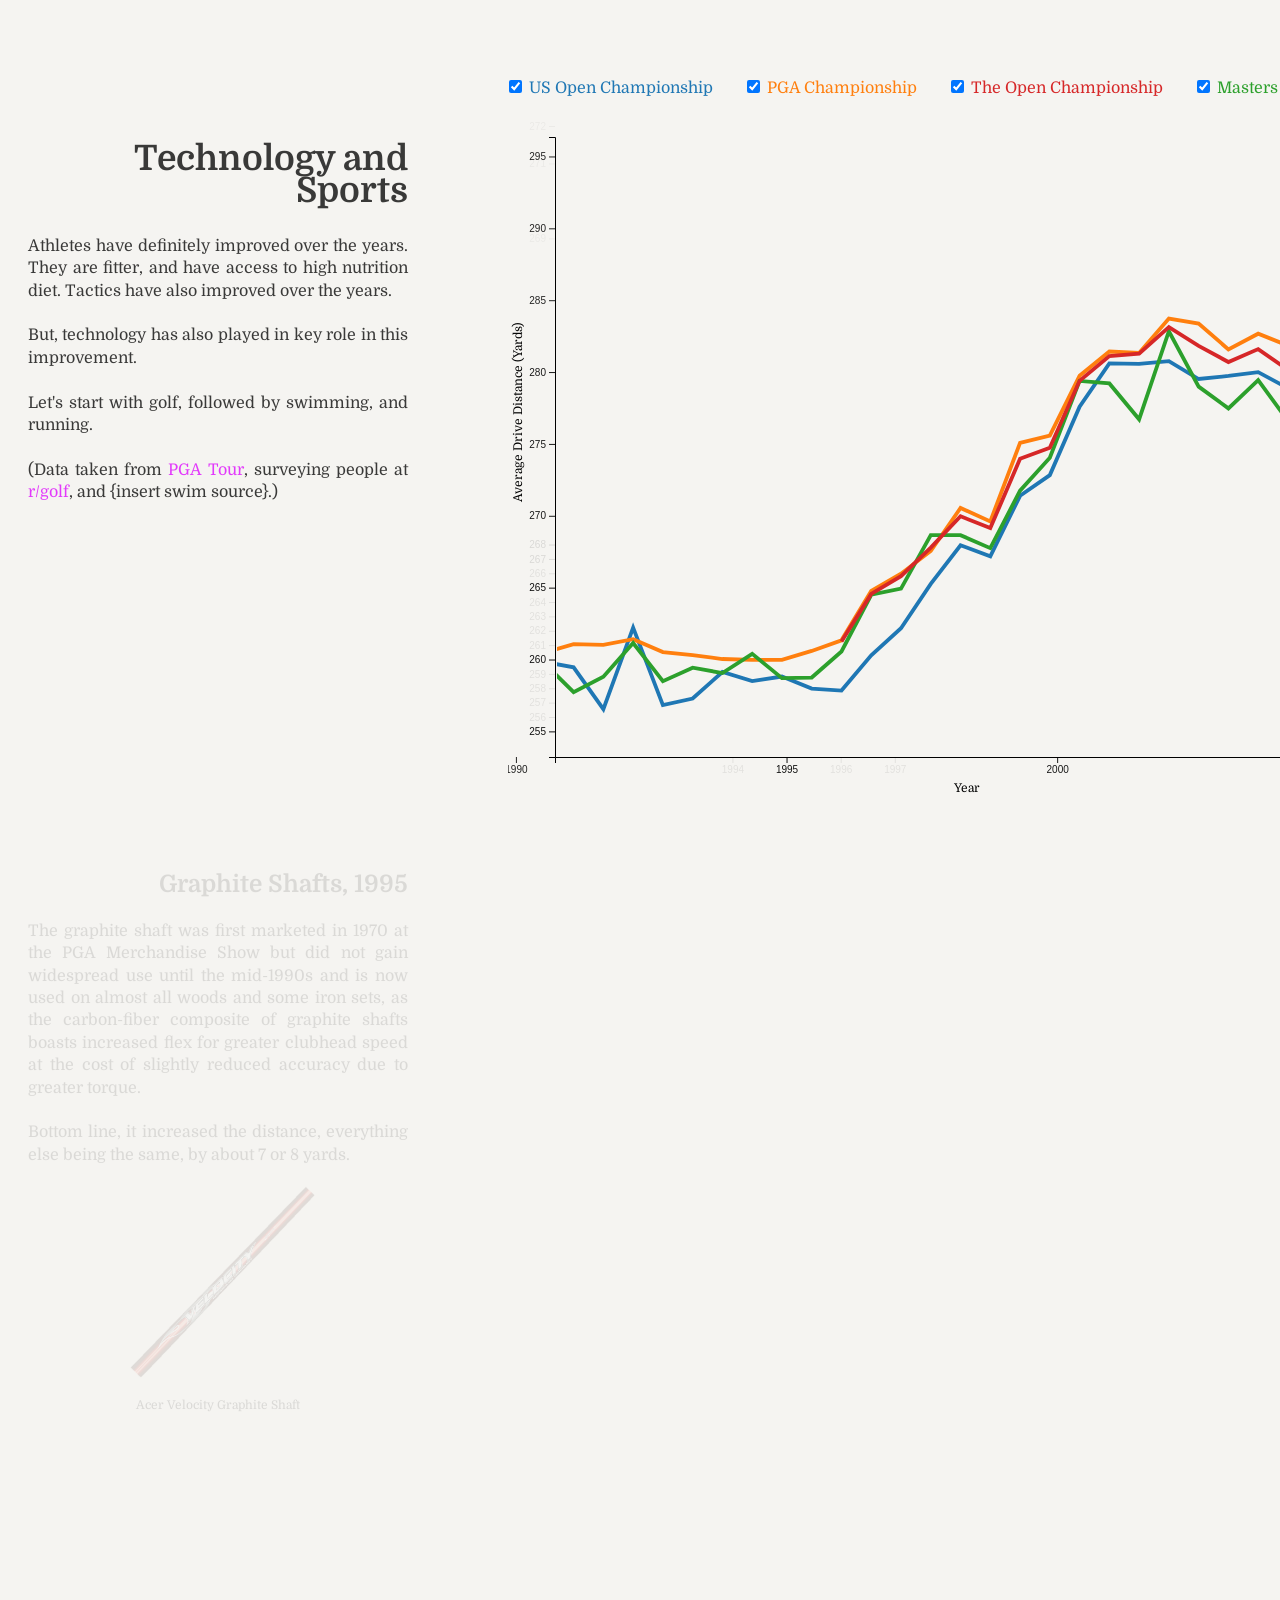
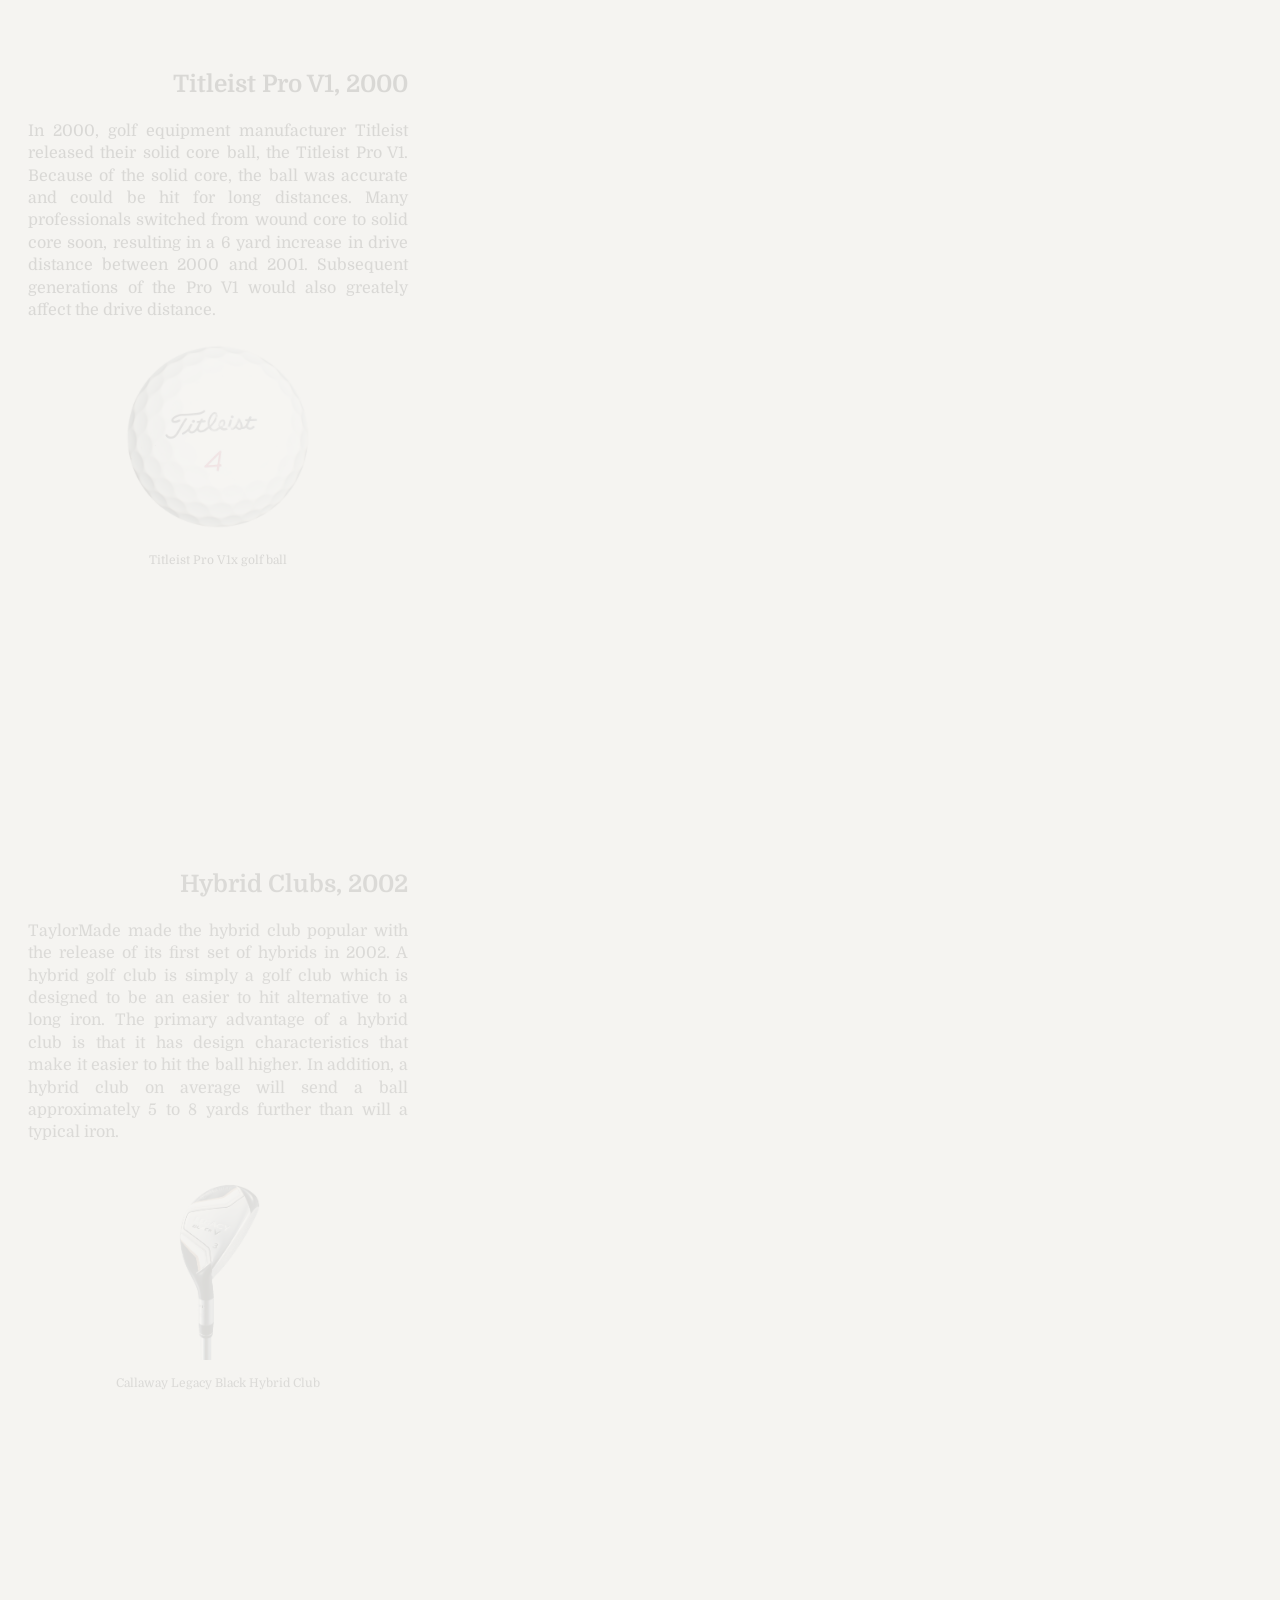
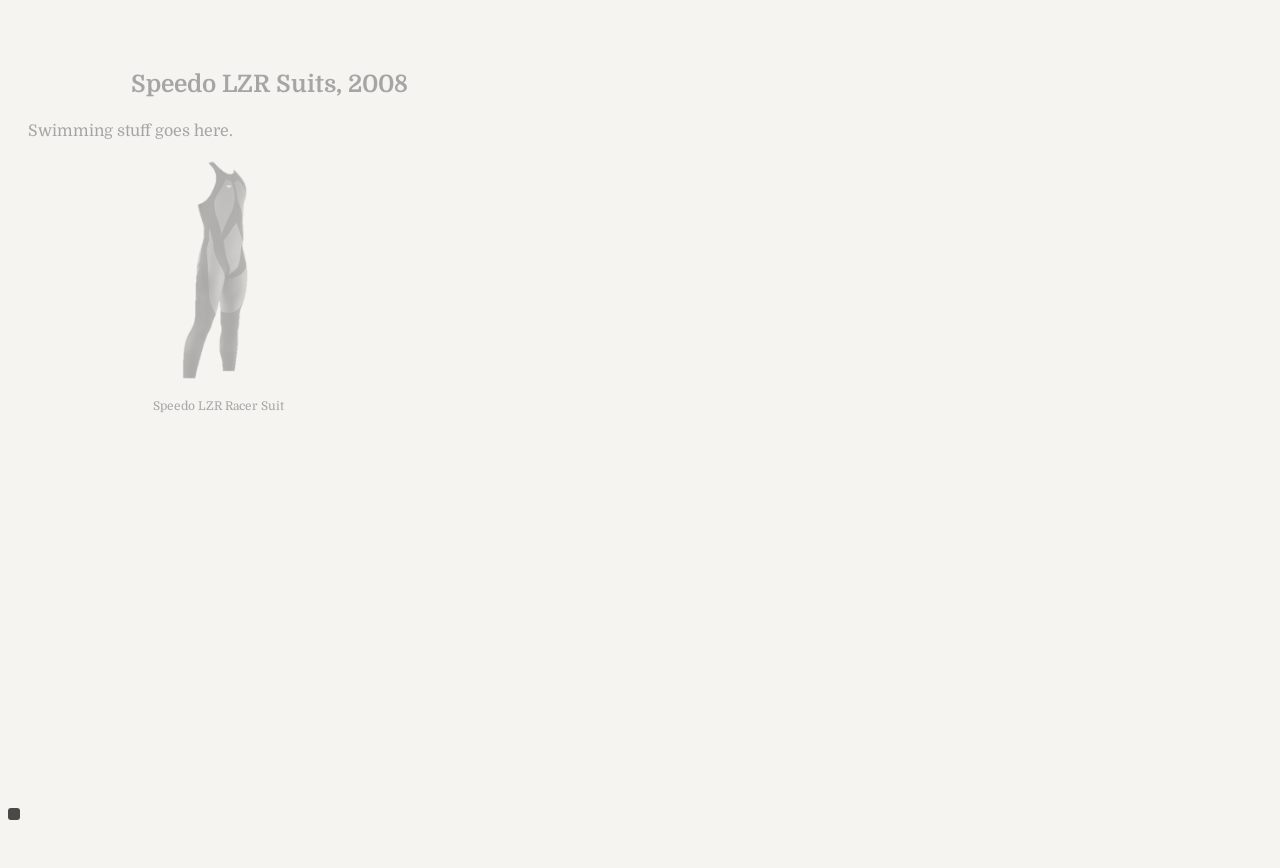
==== index.html @ ae31d30a "zooming done" ====
<!DOCTYPE HTML>
<html lang="en">
<head>
    <meta charset="utf-8" />
    <title>Technology and Sports - CS 4460 Spring 2020</title>
     <link href="https://fonts.googleapis.com/css?family=Domine&display=swap" rel="stylesheet">
    <link rel="stylesheet" href="css/main.css" />
    <link rel="stylesheet" href="css/style.css" />
</head>
<body>
    <script type="text/javascript">
    window.onload = function() {
        setTimeout (function () {
            scrollTo(0,0);
        }, 100);
    }
    </script>
    <div id="graphic">
        <div id="sections">
            <section class="step">
                <div class="title"></div>
                <br><br>
                <h1>Technology and Sports</h1>
                <p>
                    Athletes have definitely improved over the years. They are fitter, and have access to high nutrition diet.
                    Tactics have also improved over the years. <br /><br />

                    But, technology has also played in key role in this improvement. <br /><br />

                    Let's start with golf, followed by swimming, and running. <br /><br />

                    (Data taken from <a href="https://www.pgatour.com">PGA Tour</a>, surveying people at <a href="https://www.reddit.com/r/golf">r/golf</a>,
                    and {insert swim source}.)
                </p>
            </section>
            <section class="step">
                <h2>Graphite Shafts, 1995</h2>
                <p>
                The graphite shaft was first marketed in 1970 at the PGA Merchandise Show but did not gain widespread use until the mid-1990s and is now used on
                almost all woods and some iron sets, as the carbon-fiber composite of graphite shafts boasts increased flex for greater clubhead speed at the cost
                of slightly reduced accuracy due to greater torque. <br /><br />

                Bottom line, it increased the distance, everything else being the same, by about 7 or 8 yards.
                </p>
                <img src="images/graphite_shaft.png" height="200" width="200" class="center"/>
                <p style="font-size:12px;" align=center>
                    Acer Velocity Graphite Shaft
                </p>
            </section>
            <section class = 'step'>
                <h2>Titleist Pro V1, 2000</h2>
                <p>
                In 2000, golf equipment manufacturer Titleist released their solid core ball, the Titleist Pro V1. Because of the solid core, the ball was accurate
                and could be hit for long distances. Many professionals switched from wound core to solid core soon, resulting in a 6 yard increase in drive distance
                between 2000 and 2001. Subsequent generations of the Pro V1 would also greately affect the drive distance.
                </p>
                <img src="images/titleist_pro_v1.png" height="200" width="200" class="center"/>
                <p style="font-size:12px;" align=center>
                    Titleist Pro V1x golf ball
                </p>
            </section>
            <section class="step">
                <h2>Hybrid Clubs, 2002</h2>
                <p>
                TaylorMade made the hybrid club popular with the release of its first set of hybrids in 2002. A hybrid golf club is simply a golf club which is designed
                to be an easier to hit alternative to a long iron. The primary advantage of a hybrid club is that it has design characteristics that make it easier to hit
                the ball higher. In addition, a hybrid club on average will send a ball approximately 5 to 8 yards further than will a typical iron.
                </p>
                <img src="images/hybrid_club.png" height="200" width="200" class="center"/>
                <p style="font-size:12px;" align=center>
                    Callaway Legacy Black Hybrid Club
                </p>
            </section>
            <section class="step">
                <h2>Speedo LZR Suits, 2008</h2>
                <p>
                Swimming stuff goes here.
                </p>
                <img src="images/full_body_suit.png" width="200" class="center"/>
                <p style="font-size:12px;" align=center>
                    Speedo LZR Racer Suit
                </p>
            </section>
        </div>
        <div id="vis">
            <div class="checkboxes">
                <input type="checkbox" id="us_open" name="golf" checked>
                <label for="us_open" id="us_open_label">US Open Championship</label>
                <input type="checkbox" id="pga_champ" name="golf" checked>
                <label for="pga_champ" id="pga_champ_label">PGA Championship</label>
                <input type="checkbox" id="the_open" name="golf" checked>
                <label for="the_open" id="the_open_label">The Open Championship</label>
                <input type="checkbox" id="masters" name="golf" checked>
                <label for="masters" id="masters_label">Masters Tournament</label>
            </div>
            <div id="svg_div">
                <svg width="900" height="700">
                </svg>
            </div>
        </div>
    </div>
</body>
<script src="lib/d3.js"></script>
<script src="js/golf.js"></script>
<script src="js/swimming.js"></script>
<script src="js/scroller.js"></script>
<script src="js/sections.js"></script>
</html>
---- css/main.css ----
.innovations:hover {
    opacity: 1;
}

.innovations {
    opacity: 0.5;
}

/* .innovations text {
    opacity: 0;
}

.innovations line {
    opacity: 0.5;
    stroke: black;
    stroke-width: 2.5;
} */

.label {
    fill: black;
    font-size: 12px;
    text-anchor: middle;
    font-family: "Domine", serif;
}

.checkboxes input {
    margin: 80px 0px 0px 0px;
}

.checkboxes label {
    margin: 80px 30px 0px 3px;
}
---- css/style.css ----
body {
    background-color: rgb(245, 244, 241);
    overflow-x: hidden;
}

#sections {
    position: relative;
    display: inline-block;
    width: 400px;
    top: 60px;
    z-index: 90;
    margin-right: 50px;
}

.categoryLegend {
    font-family: "Domine", serif;
}

.step {
    margin-bottom: 100px;
    margin-left: 20px;
    height: 700px;
    font-family: "Domine", serif;
    font-weight: 400;
    line-height: 1.4em;
    text-align: justify;
    /* display: flex;
    flex-direction: column;
    justify-content: space-around; */
}

h1, h2 {
    font-weight: 700;
    text-align: right;
    line-height: 32px;
}

h1 {
    font-size: 35px;
}

strong {
    color: rgb(245, 155, 155);
}

#graphic {
    margin: auto;
    width: 1500px;
    flex-direction: row;
    align-items: top;
    justify-content: space-around;
}

#vis {
    display: inline-block;
    position: fixed;
    top: 0px;
    z-index: 1;
    margin-left: 0;
    height: 1000px;
    width: 1000px;
    text-align: center;
}

.tick line {
    stroke: 'red'
}

#tooltip {
    position: absolute;
    background: rgba(0, 0, 0, .7);
    border-radius: 3px;
    color: white;
    padding: 6px;
    font-family: "Domine", serif;
    font-size: 1.1em;
    z-index: 100;
}

svg circle:hover{
    cursor: pointer;
}

.swatch {
    fill: #939393;
}

.sizeLegend2 {
    opacity: 0.7
}

a {
    color: rgb(221, 0, 255);
    text-decoration: none;
}

.center {
    display: block;
    margin-left: auto;
    margin-right: auto;
}

label {
    font-family: "Domine", serif;
}
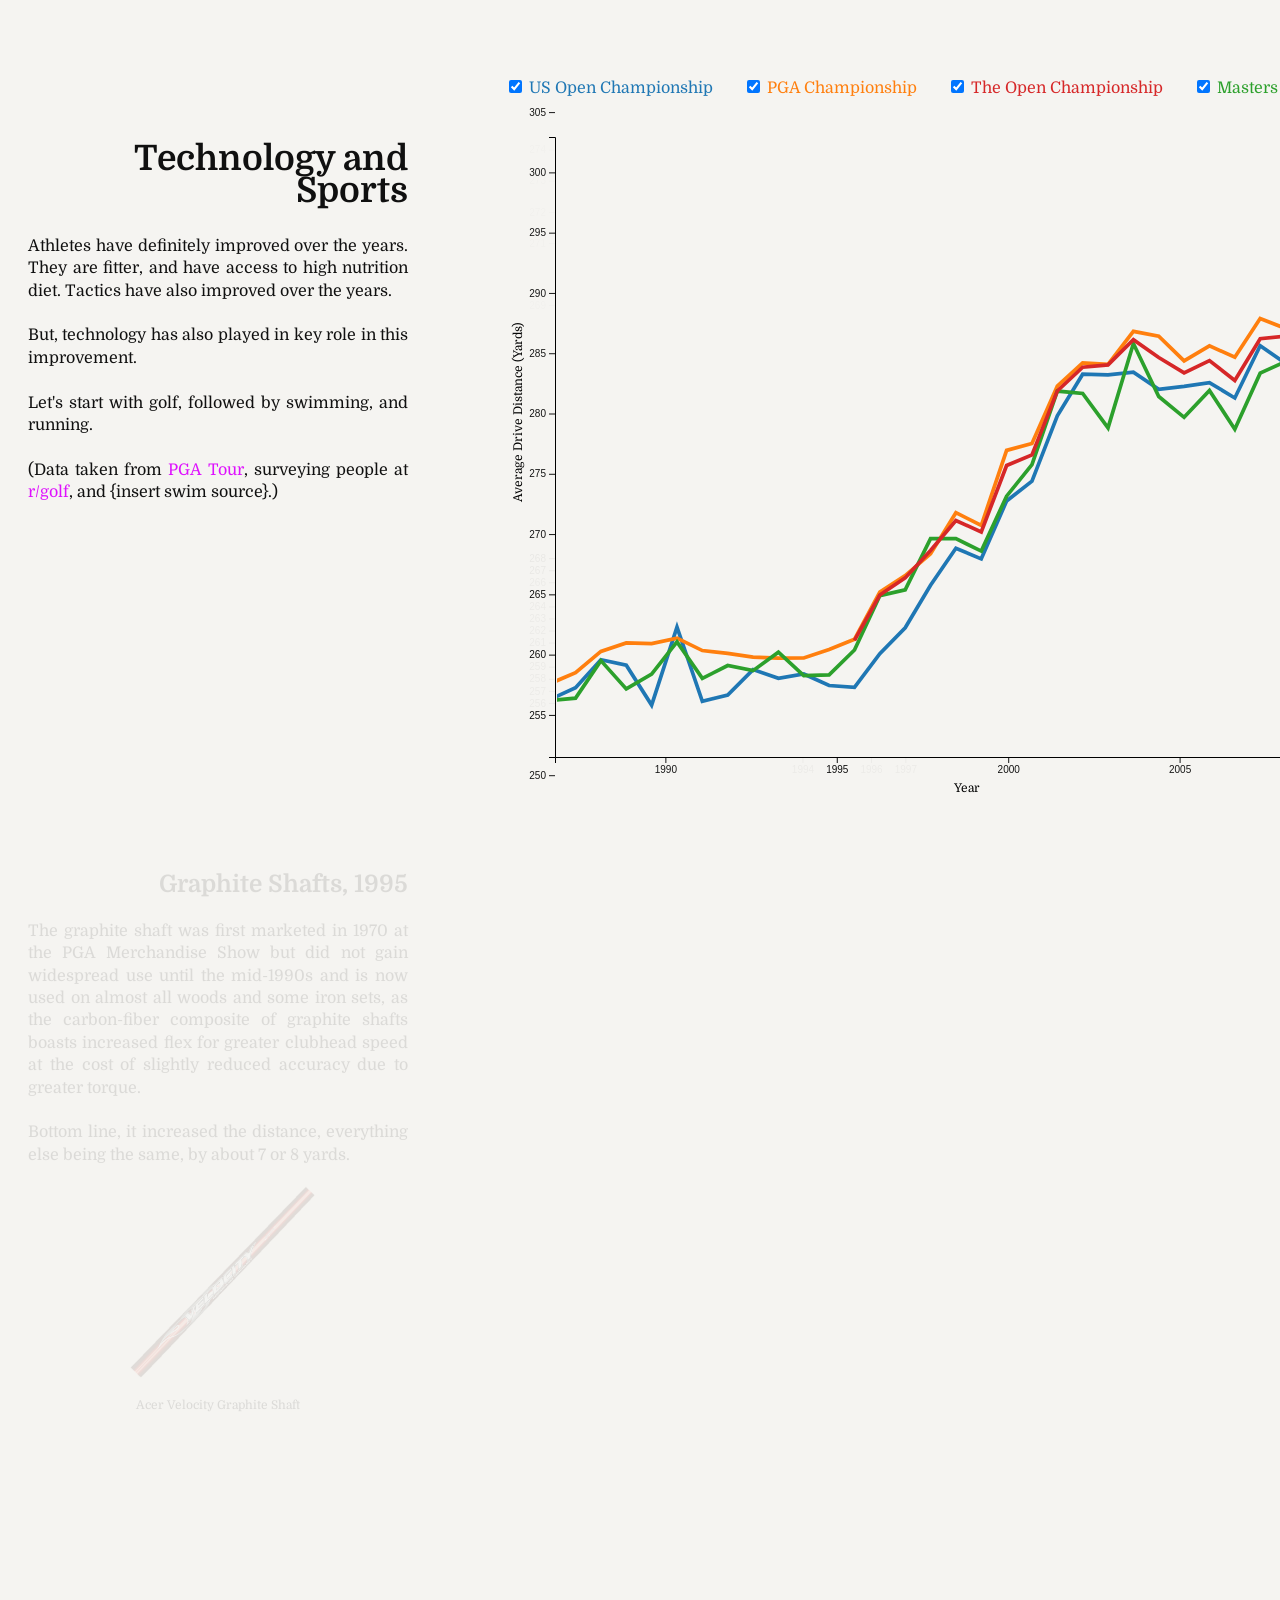
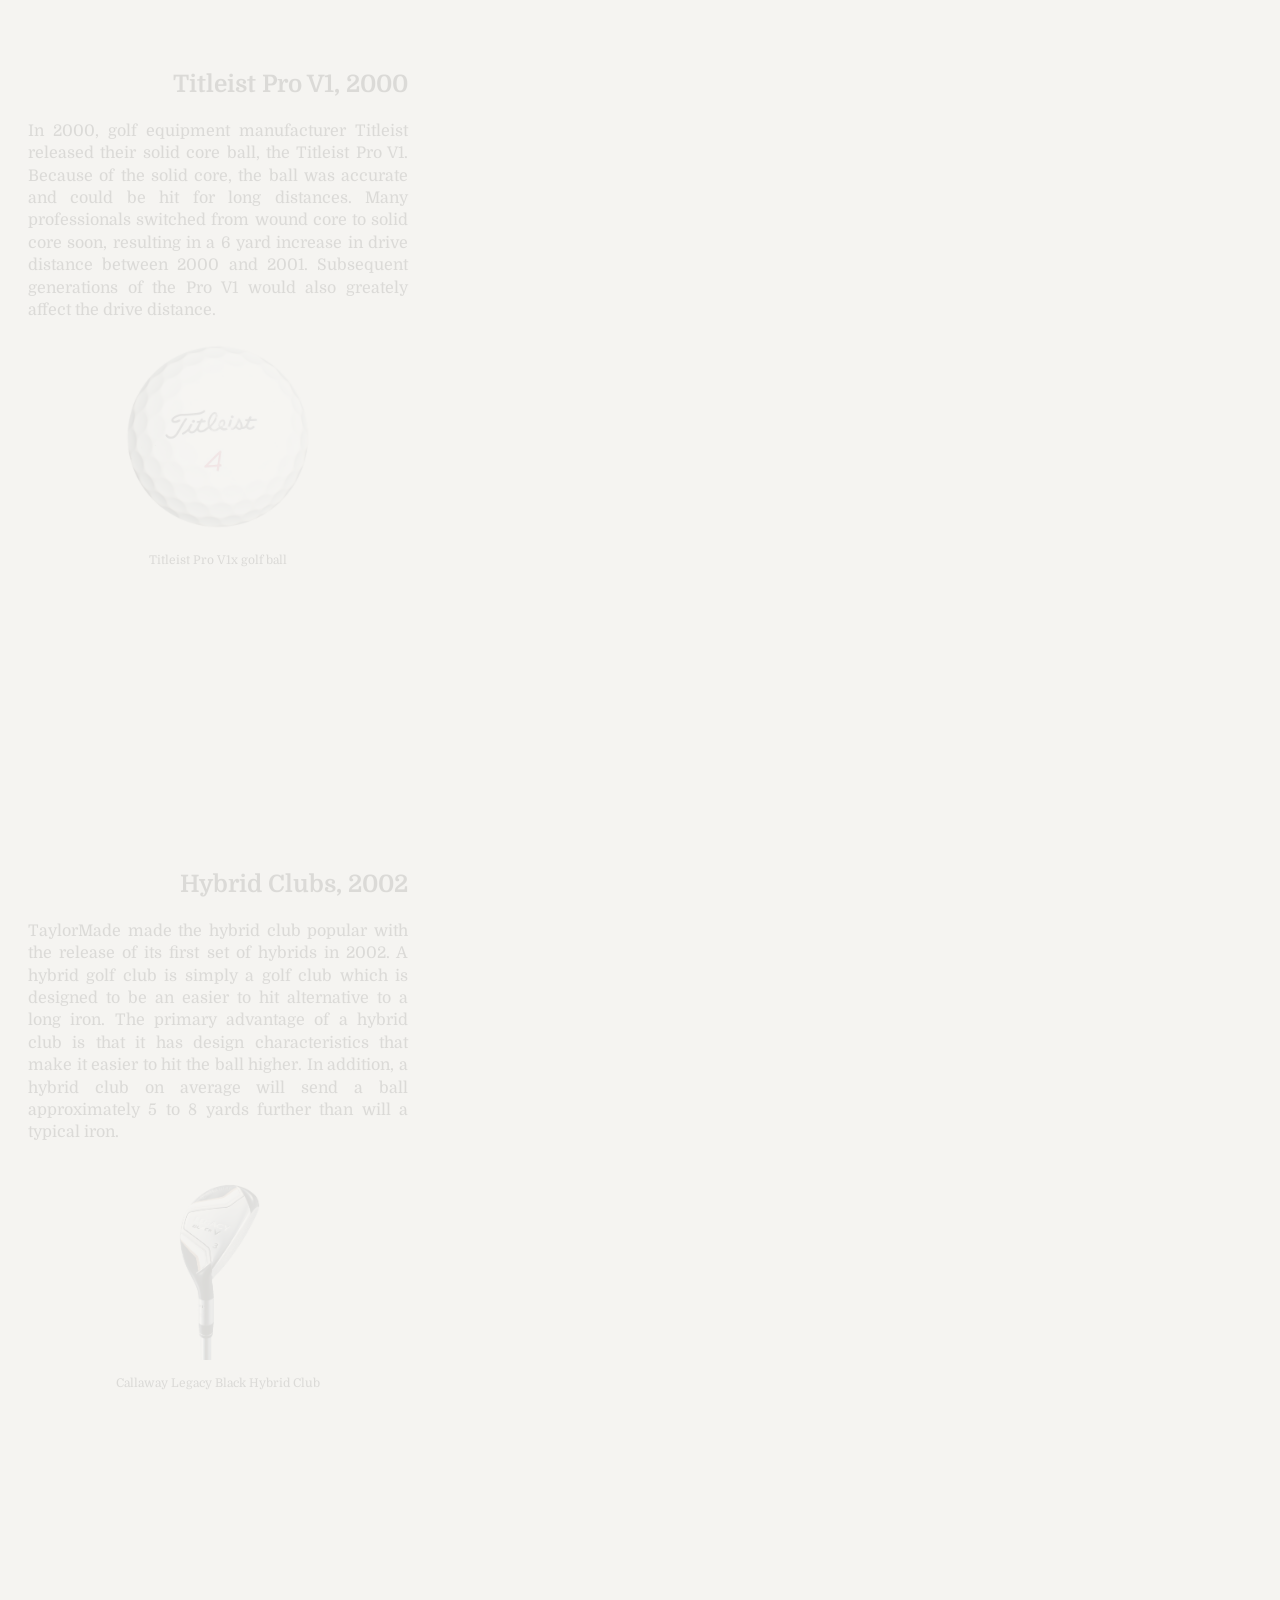
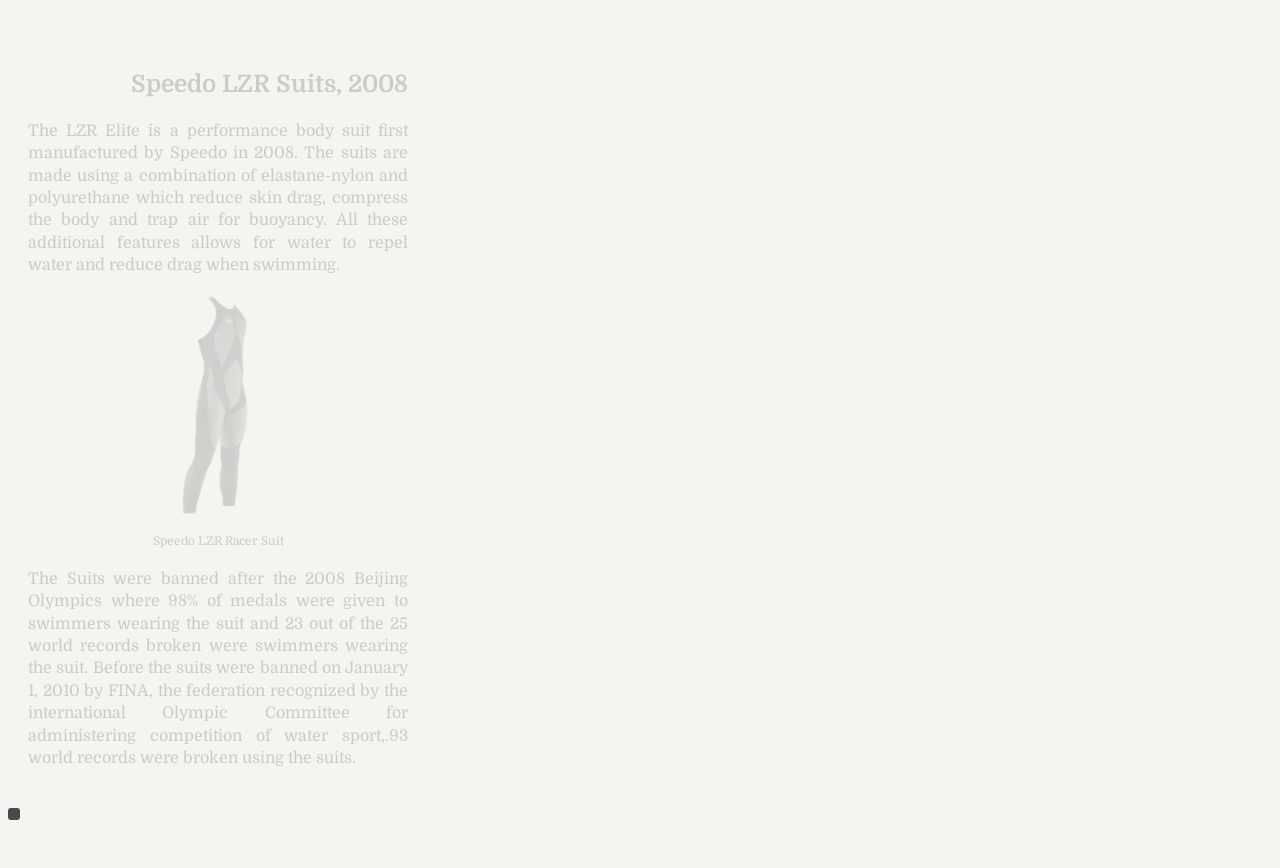
==== commit 2becae84: "Swimming descriptions" ====
--- a/index.html
+++ b/index.html
@@ -74,11 +74,17 @@
             <section class="step">
                 <h2>Speedo LZR Suits, 2008</h2>
                 <p>
-                Swimming stuff goes here.
+                The LZR Elite is a performance body suit first manufactured by Speedo in 2008. The suits are made using a combination of elastane-nylon and polyurethane 
+                which reduce skin drag, compress the body and trap air for buoyancy. All these additional features allows for water to repel water and reduce drag when swimming.
                 </p>
                 <img src="images/full_body_suit.png" width="200" class="center"/>
                 <p style="font-size:12px;" align=center>
                     Speedo LZR Racer Suit
+                </p>
+                <p>
+                The Suits were banned after the 2008 Beijing Olympics where 98% of medals were given to swimmers wearing the suit and 23 out of the 25 world records broken 
+                were swimmers wearing the suit. Before the suits were banned on January 1, 2010 by FINA, the federation recognized by the international Olympic Committee 
+                for administering competition of water sport,.93 world records were broken using the suits.                    
                 </p>
             </section>
         </div>
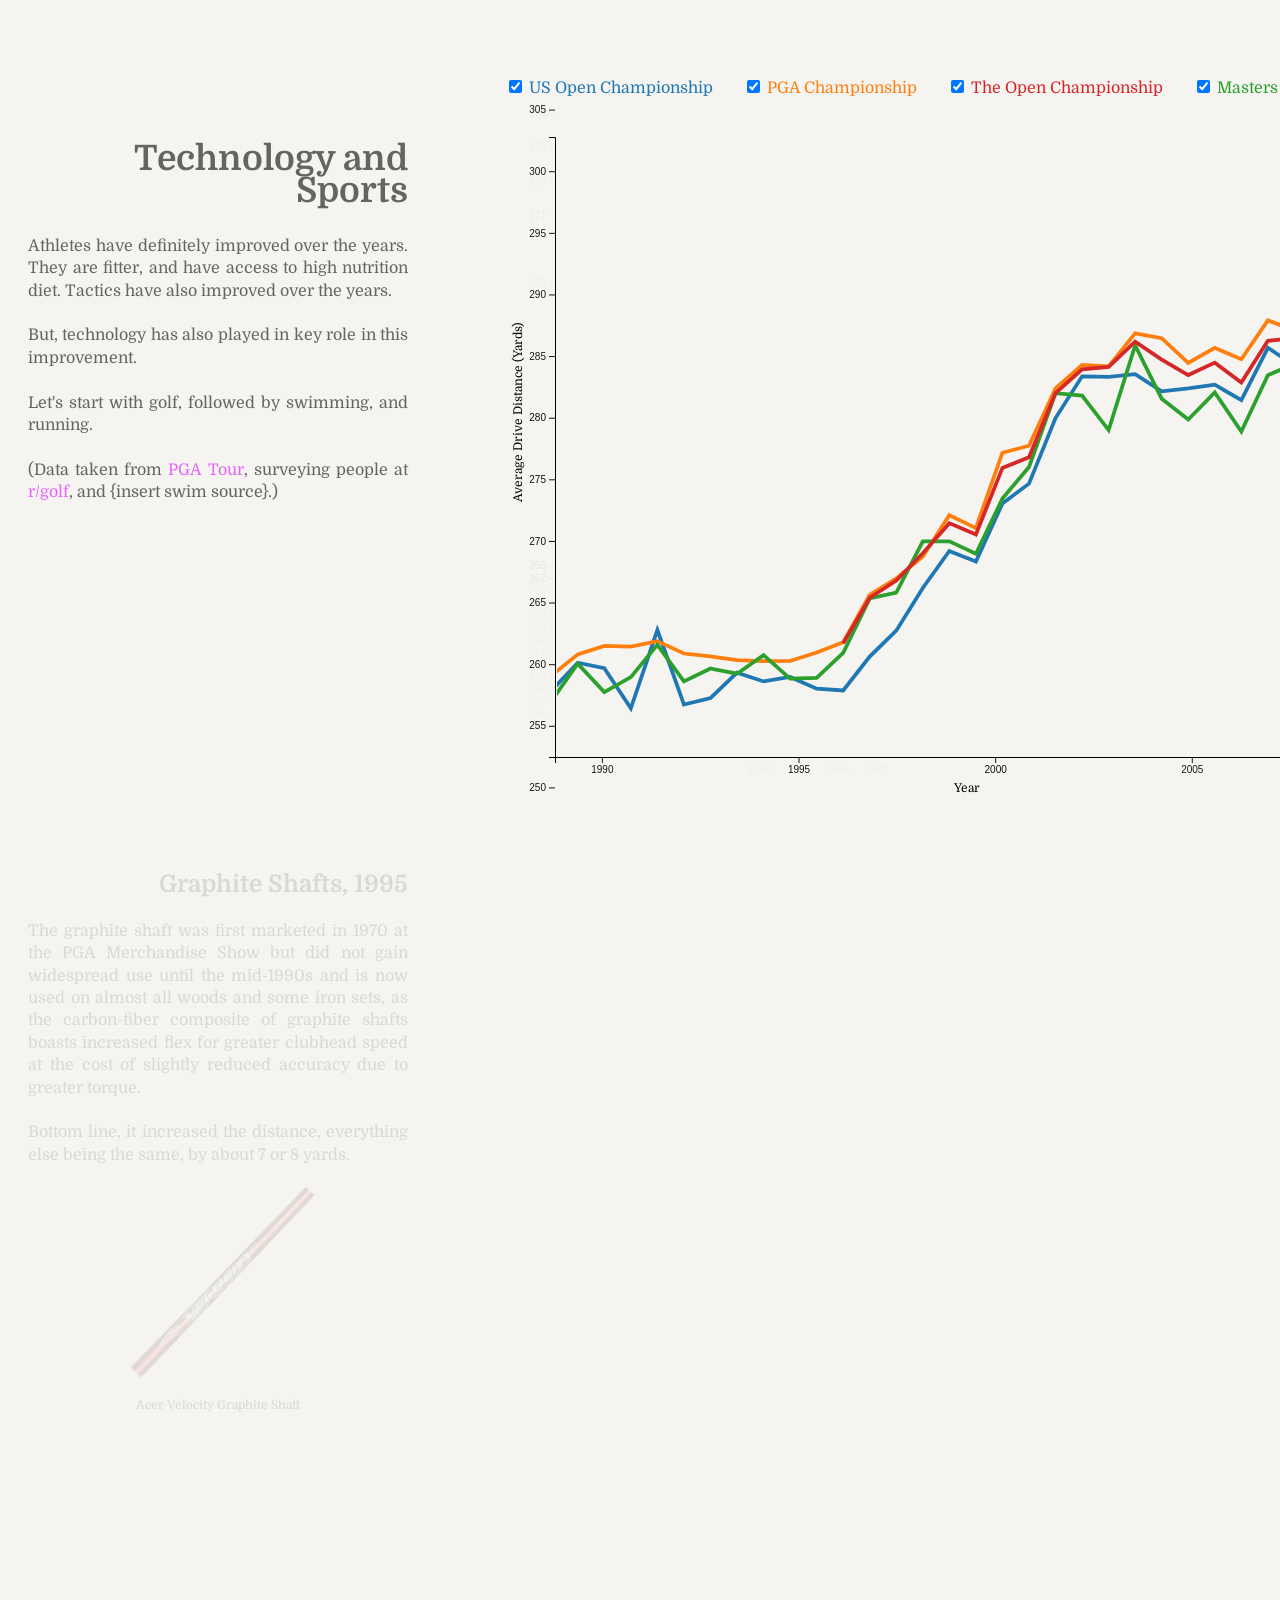
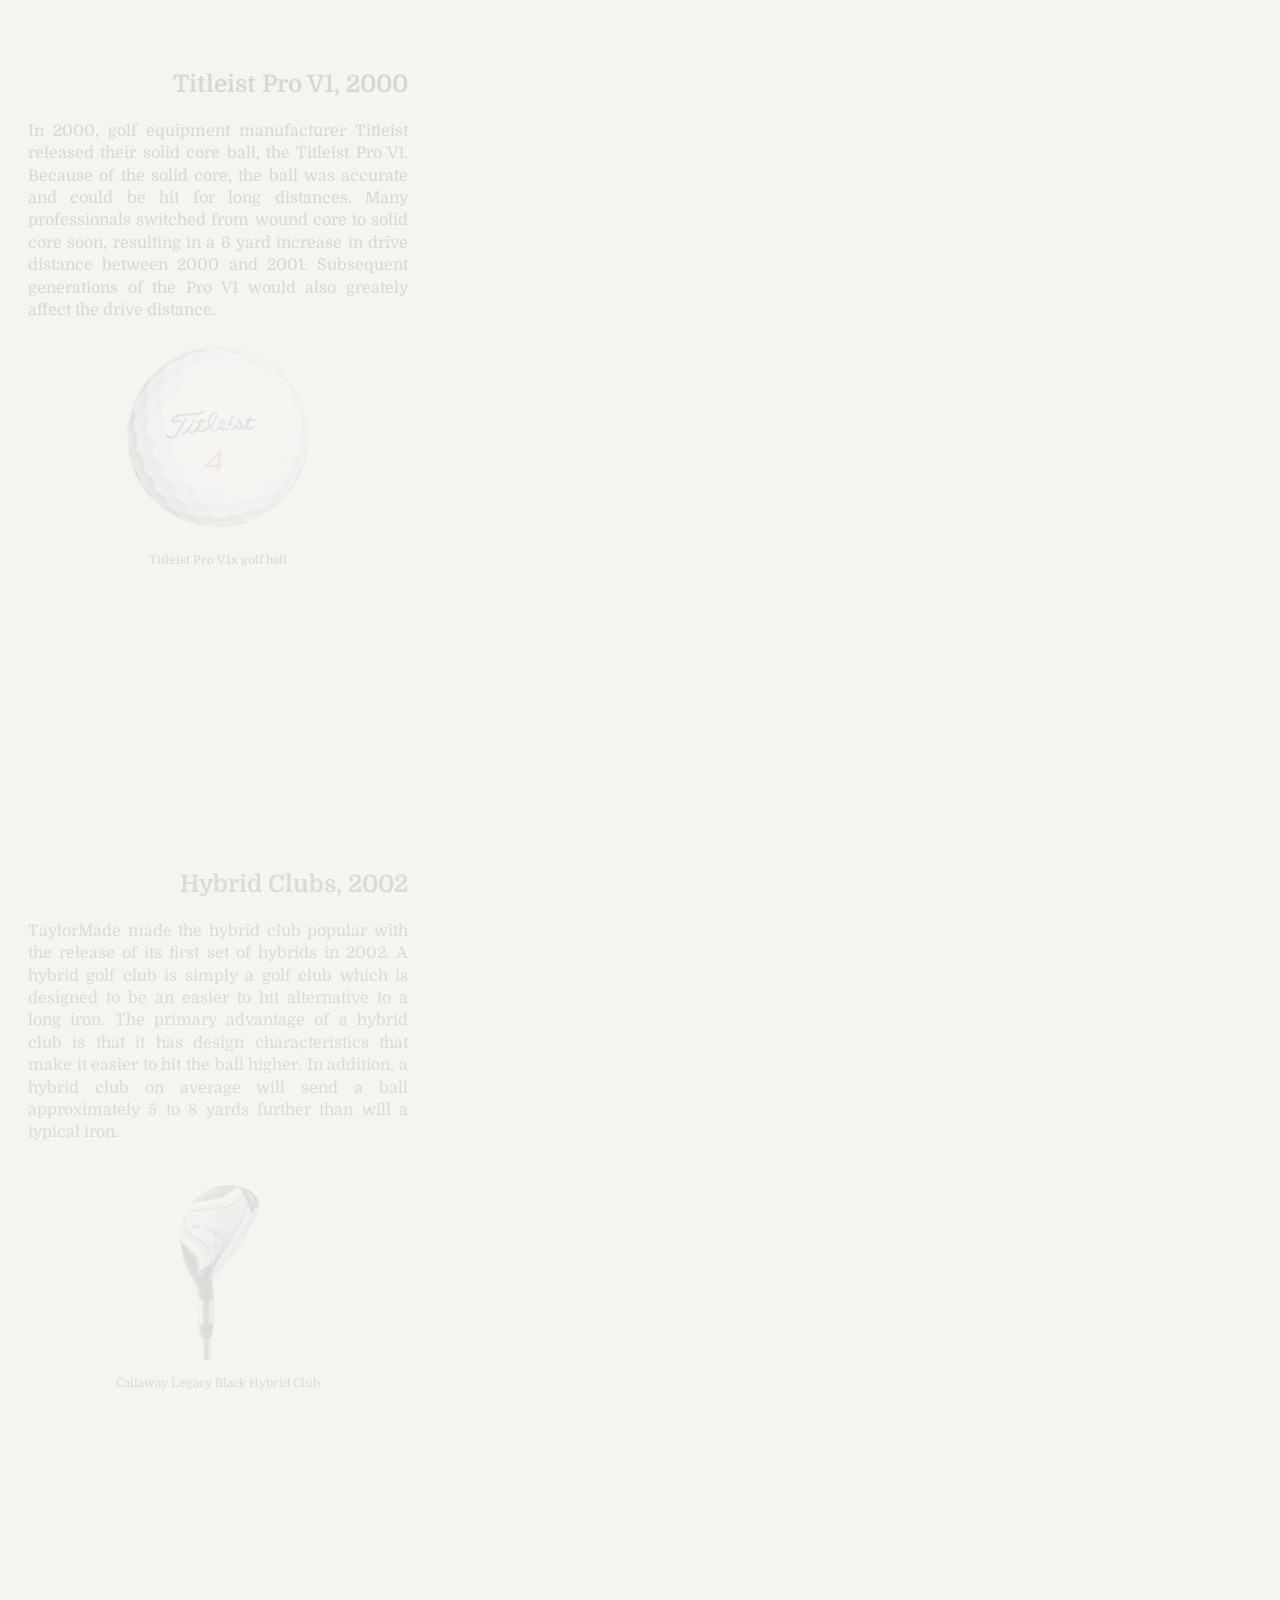
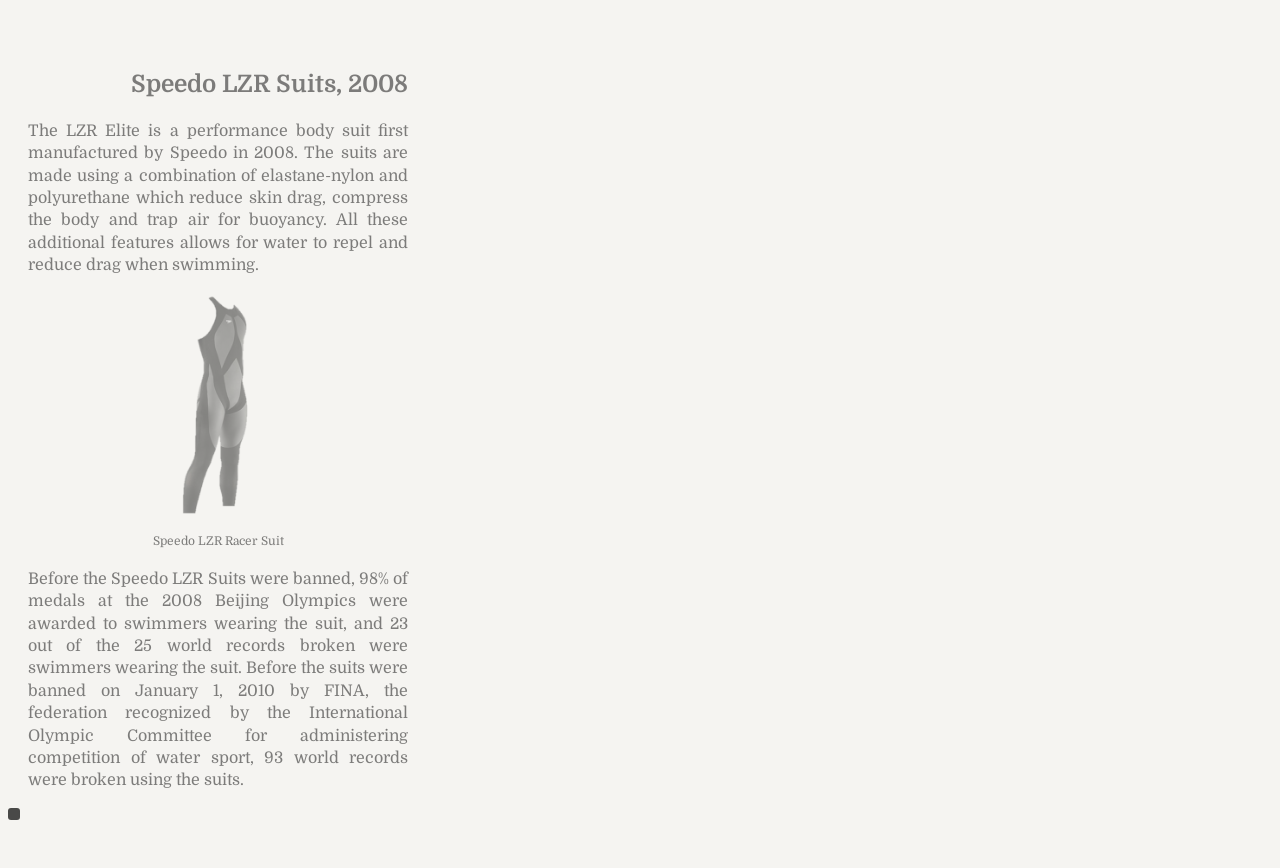
==== commit bced29f2: "grammar fixes" ====
--- a/index.html
+++ b/index.html
@@ -75,16 +75,16 @@
                 <h2>Speedo LZR Suits, 2008</h2>
                 <p>
                 The LZR Elite is a performance body suit first manufactured by Speedo in 2008. The suits are made using a combination of elastane-nylon and polyurethane 
-                which reduce skin drag, compress the body and trap air for buoyancy. All these additional features allows for water to repel water and reduce drag when swimming.
+                which reduce skin drag, compress the body and trap air for buoyancy. All these additional features allows for water to repel and reduce drag when swimming.
                 </p>
                 <img src="images/full_body_suit.png" width="200" class="center"/>
                 <p style="font-size:12px;" align=center>
                     Speedo LZR Racer Suit
                 </p>
                 <p>
-                The Suits were banned after the 2008 Beijing Olympics where 98% of medals were given to swimmers wearing the suit and 23 out of the 25 world records broken 
-                were swimmers wearing the suit. Before the suits were banned on January 1, 2010 by FINA, the federation recognized by the international Olympic Committee 
-                for administering competition of water sport,.93 world records were broken using the suits.                    
+                Before the Speedo LZR Suits were banned, 98% of medals at the 2008 Beijing Olympics were awarded to swimmers wearing the suit, and 23 out of the 25 world records broken 
+                were swimmers wearing the suit. Before the suits were banned on January 1, 2010 by FINA, the federation recognized by the International Olympic Committee 
+                for administering competition of water sport, 93 world records were broken using the suits.                    
                 </p>
             </section>
         </div>
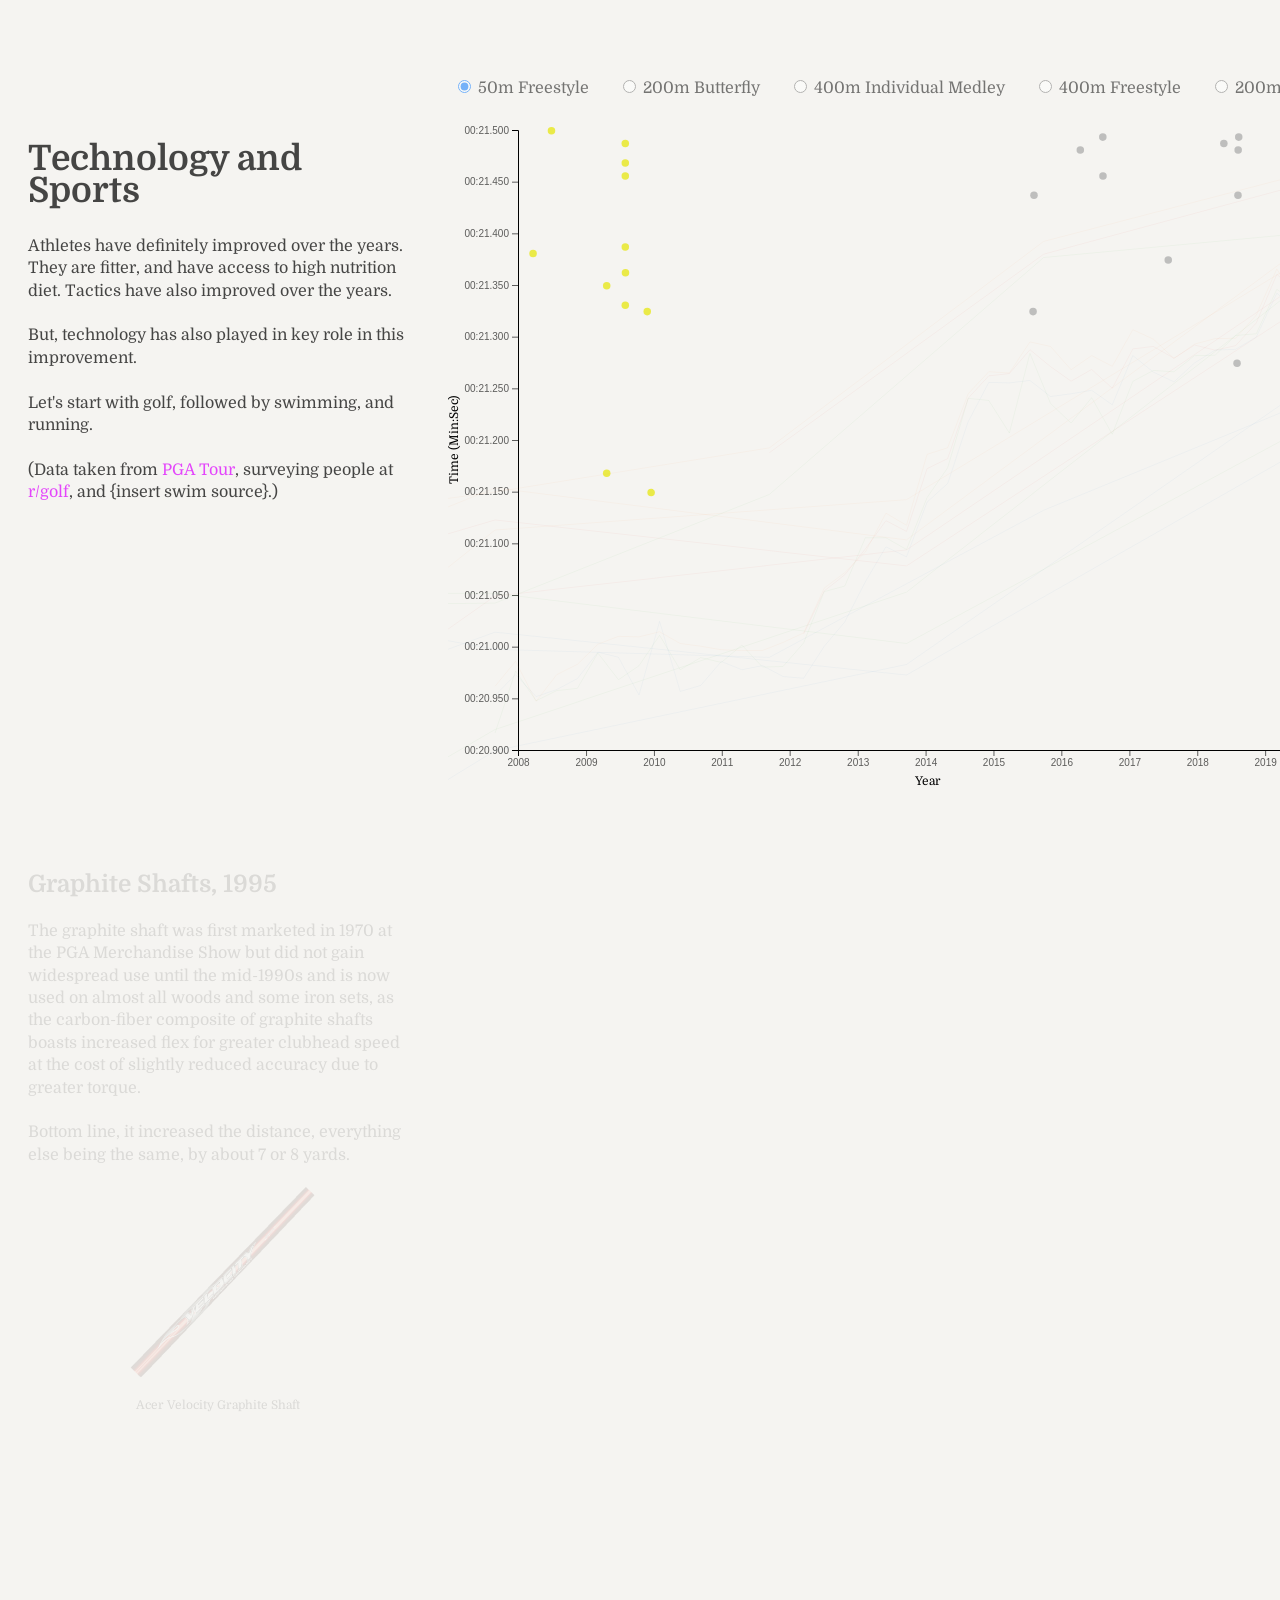
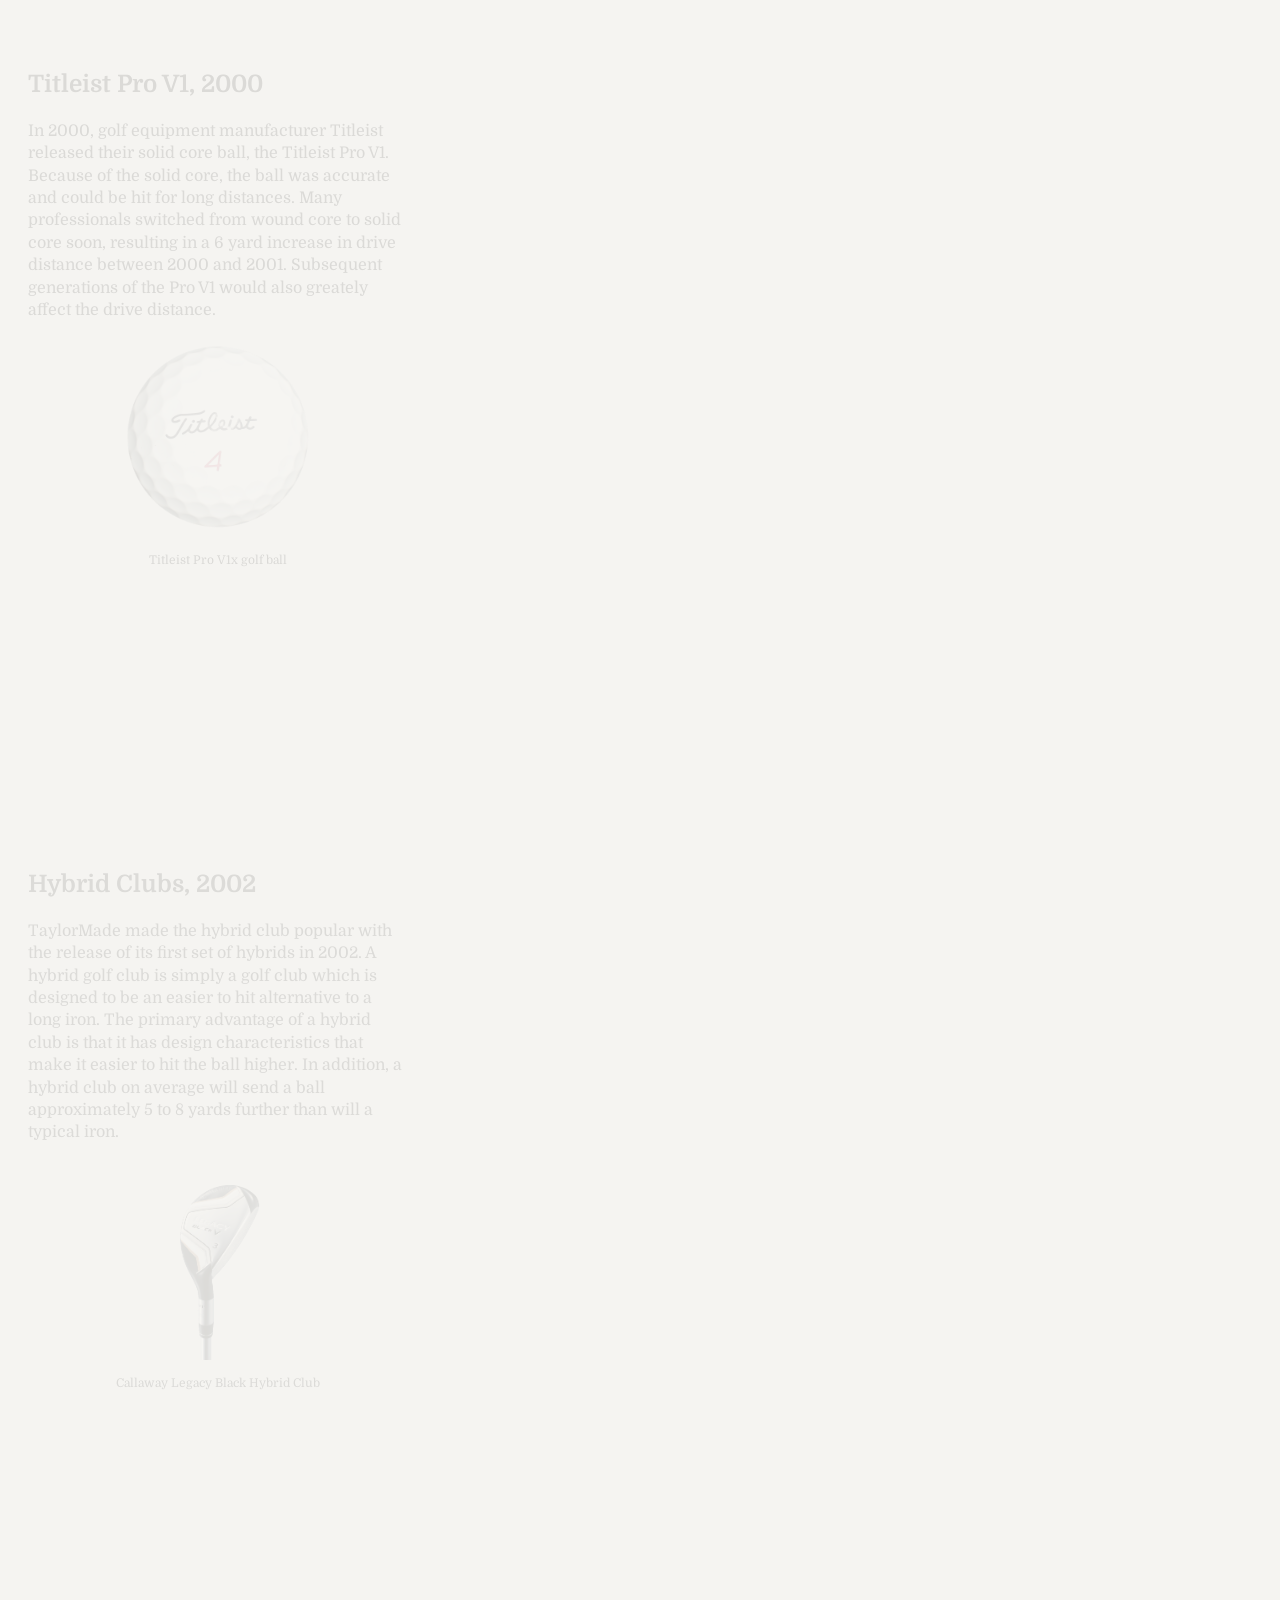
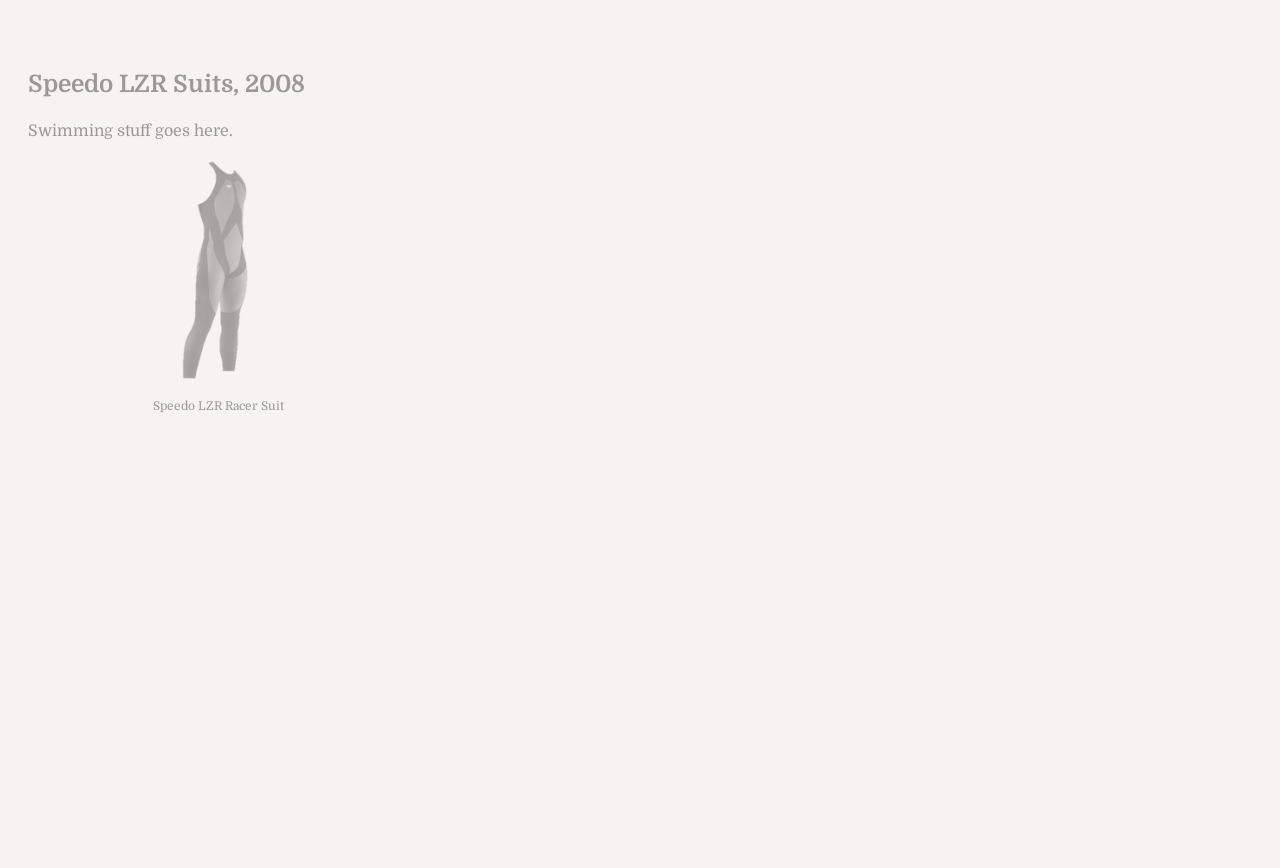
==== commit 7bcb35f7: "scatter plot complete" ====
--- a/index.html
+++ b/index.html
@@ -74,34 +74,44 @@
             <section class="step">
                 <h2>Speedo LZR Suits, 2008</h2>
                 <p>
-                The LZR Elite is a performance body suit first manufactured by Speedo in 2008. The suits are made using a combination of elastane-nylon and polyurethane 
-                which reduce skin drag, compress the body and trap air for buoyancy. All these additional features allows for water to repel and reduce drag when swimming.
+                Swimming stuff goes here.
                 </p>
                 <img src="images/full_body_suit.png" width="200" class="center"/>
                 <p style="font-size:12px;" align=center>
                     Speedo LZR Racer Suit
                 </p>
-                <p>
-                Before the Speedo LZR Suits were banned, 98% of medals at the 2008 Beijing Olympics were awarded to swimmers wearing the suit, and 23 out of the 25 world records broken 
-                were swimmers wearing the suit. Before the suits were banned on January 1, 2010 by FINA, the federation recognized by the International Olympic Committee 
-                for administering competition of water sport, 93 world records were broken using the suits.                    
-                </p>
             </section>
         </div>
         <div id="vis">
-            <div class="checkboxes">
-                <input type="checkbox" id="us_open" name="golf" checked>
-                <label for="us_open" id="us_open_label">US Open Championship</label>
-                <input type="checkbox" id="pga_champ" name="golf" checked>
-                <label for="pga_champ" id="pga_champ_label">PGA Championship</label>
-                <input type="checkbox" id="the_open" name="golf" checked>
-                <label for="the_open" id="the_open_label">The Open Championship</label>
-                <input type="checkbox" id="masters" name="golf" checked>
-                <label for="masters" id="masters_label">Masters Tournament</label>
+            <div class="input-wrapper" style="position:relative; height:90px">
+                <div class="checkboxes" id="golf-inputs">
+                    <input type="checkbox" id="us_open" name="golf" checked>
+                    <label for="us_open" id="us_open_label">US Open Championship</label>
+                    <input type="checkbox" id="pga_champ" name="golf" checked>
+                    <label for="pga_champ" id="pga_champ_label">PGA Championship</label>
+                    <input type="checkbox" id="the_open" name="golf" checked>
+                    <label for="the_open" id="the_open_label">The Open Championship</label>
+                    <input type="checkbox" id="masters" name="golf" checked>
+                    <label for="masters" id="masters_label">Masters Tournament</label>
+                </div>
+                <div class="checkboxes" id="swim-inputs">
+                    <input type="radio" id="50_free" name="swimming" checked />
+                    <label for="50_free" id="50_free_label">50m Freestyle</label>
+                    <input type="radio" id="200_butterfly" name="swimming" />
+                    <label for="200_butterfly" id="200_butterfly_label">200m Butterfly</label>
+                    <input type="radio" id="400_indv_medley" name="swimming" />
+                    <label for="400_indv_medley" id="400_indv_medley_label">400m Individual Medley</label>
+                    <input type="radio" id="400_free" name="swimming" />
+                    <label for="400_free" id="400_free_label">400m Freestyle</label>
+                    <input type="radio" id="200_back" name="swimming" />
+                    <label for="200_back" id="200_back_label">200m Backstroke</label>
+                </div>
             </div>
-            <div id="svg_div">
-                <svg width="900" height="700">
-                </svg>
+            <div class="svg-wrapper" style="position:relative; left:-60px">
+                <div id="svg_div">
+                    <svg width="900" height="700">
+                    </svg>
+                </div>
             </div>
         </div>
     </div>
--- a/css/main.css
+++ b/css/main.css
@@ -5,16 +5,6 @@
 .innovations {
     opacity: 0.5;
 }
-
-/* .innovations text {
-    opacity: 0;
-}
-
-.innovations line {
-    opacity: 0.5;
-    stroke: black;
-    stroke-width: 2.5;
-} */
 
 .label {
     fill: black;
@@ -30,3 +20,18 @@
 .checkboxes label {
     margin: 80px 30px 0px 3px;
 }
+
+#golf-inputs {
+    position: absolute;
+    top: 0;
+    left: 0;
+}
+
+#swim-inputs {
+    position: absolute;
+    top: 0;
+    left: 0;
+    opacity: 0;
+    pointer-events: none;
+    z-index: -1;
+}
--- a/css/style.css
+++ b/css/style.css
@@ -23,15 +23,12 @@
     font-family: "Domine", serif;
     font-weight: 400;
     line-height: 1.4em;
-    text-align: justify;
-    /* display: flex;
-    flex-direction: column;
-    justify-content: space-around; */
+    text-align: left;
 }
 
 h1, h2 {
     font-weight: 700;
-    text-align: right;
+    text-align: left;
     line-height: 32px;
 }
 
@@ -68,6 +65,7 @@
 
 #tooltip {
     position: absolute;
+    display: none;
     background: rgba(0, 0, 0, .7);
     border-radius: 3px;
     color: white;
@@ -75,18 +73,6 @@
     font-family: "Domine", serif;
     font-size: 1.1em;
     z-index: 100;
-}
-
-svg circle:hover{
-    cursor: pointer;
-}
-
-.swatch {
-    fill: #939393;
-}
-
-.sizeLegend2 {
-    opacity: 0.7
 }
 
 a {
@@ -103,3 +89,12 @@
 label {
     font-family: "Domine", serif;
 }
+
+.dot {
+    opacity: 0.7;
+}
+
+.dot:hover {
+    opacity: 1;
+    stroke: black;
+}
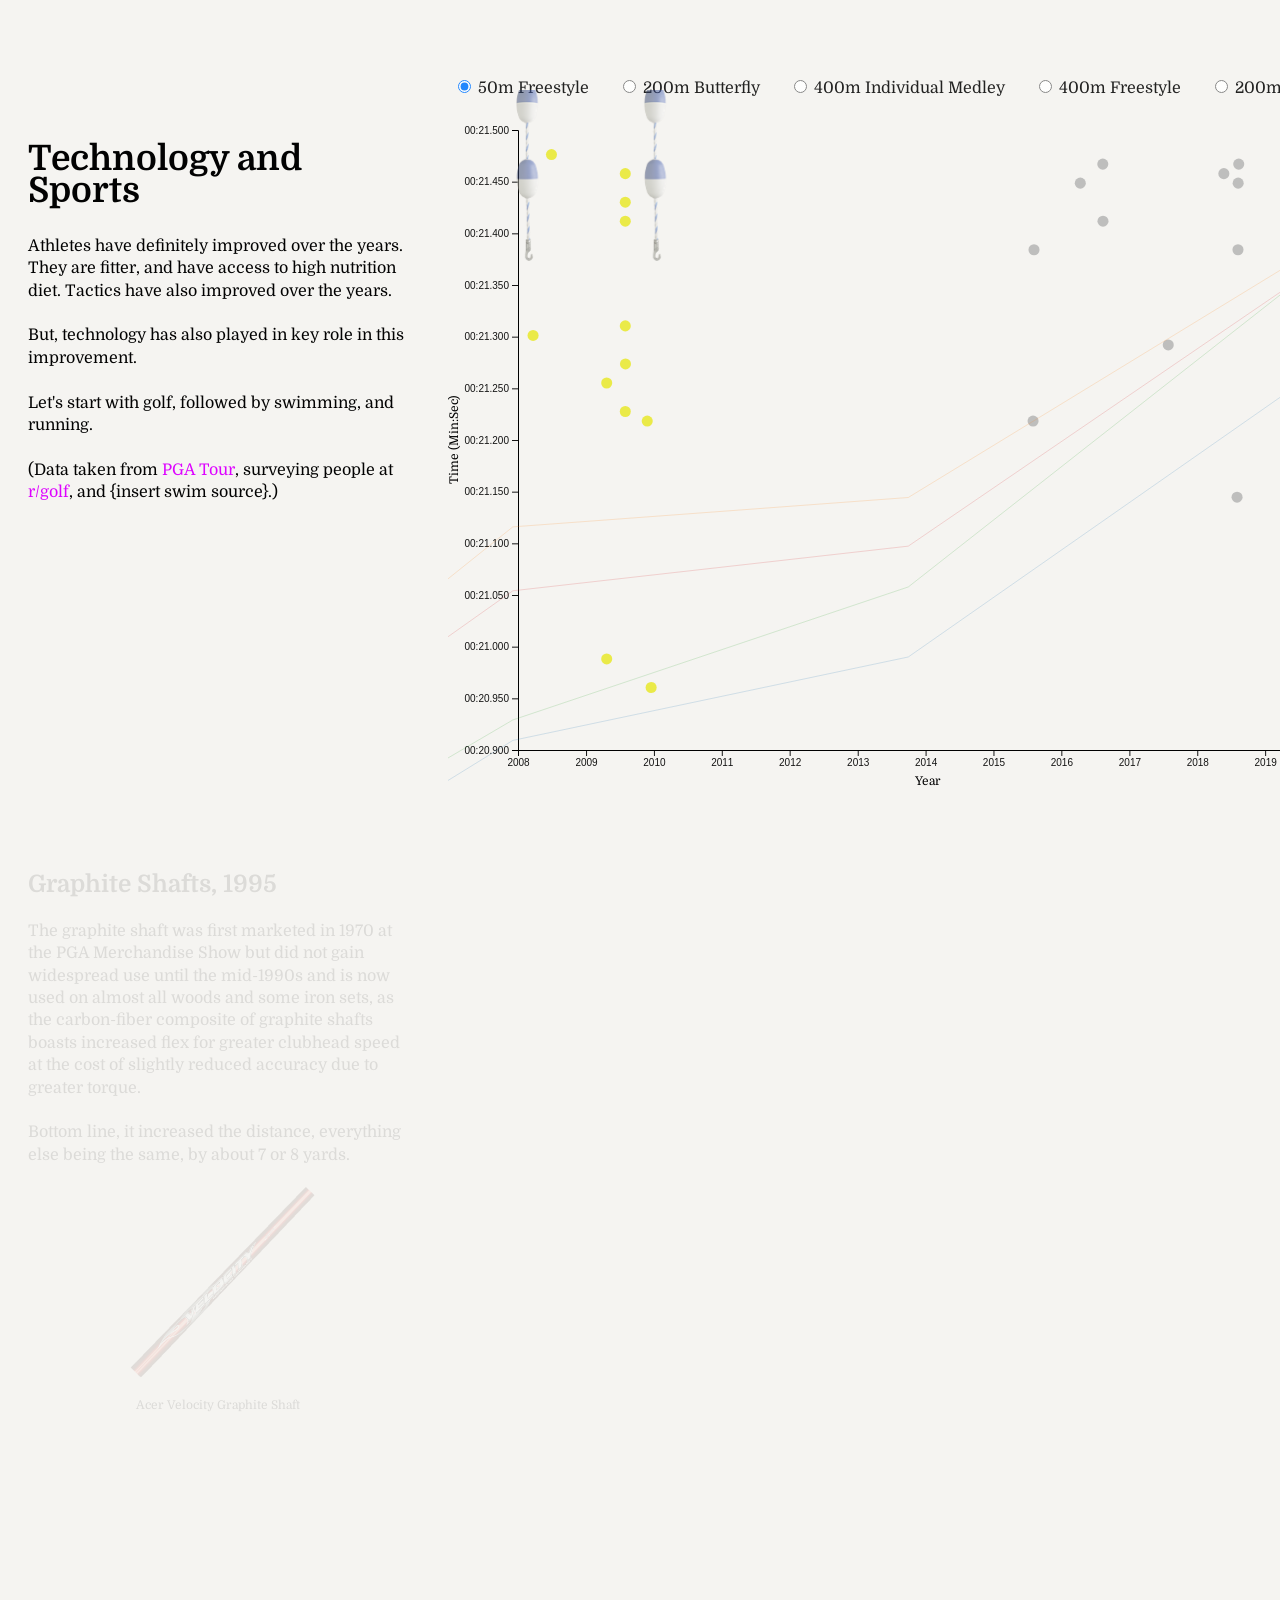
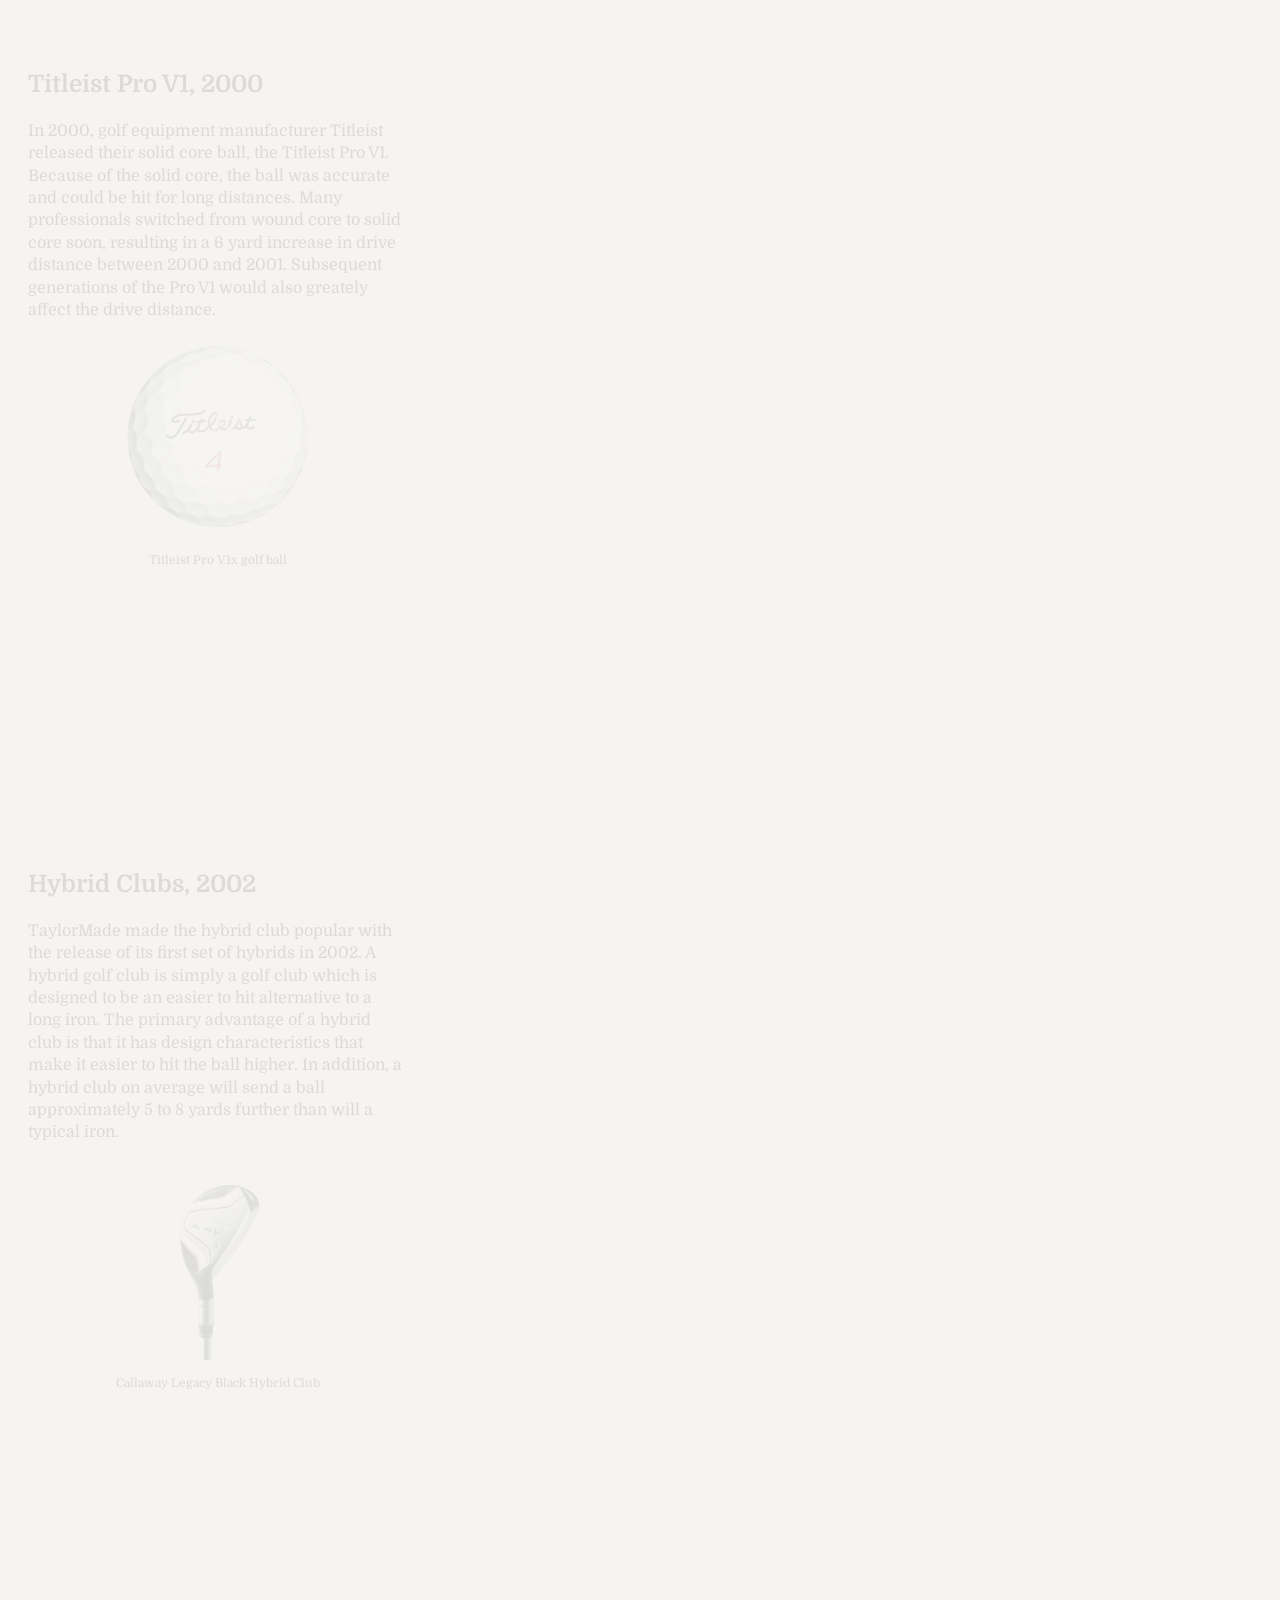
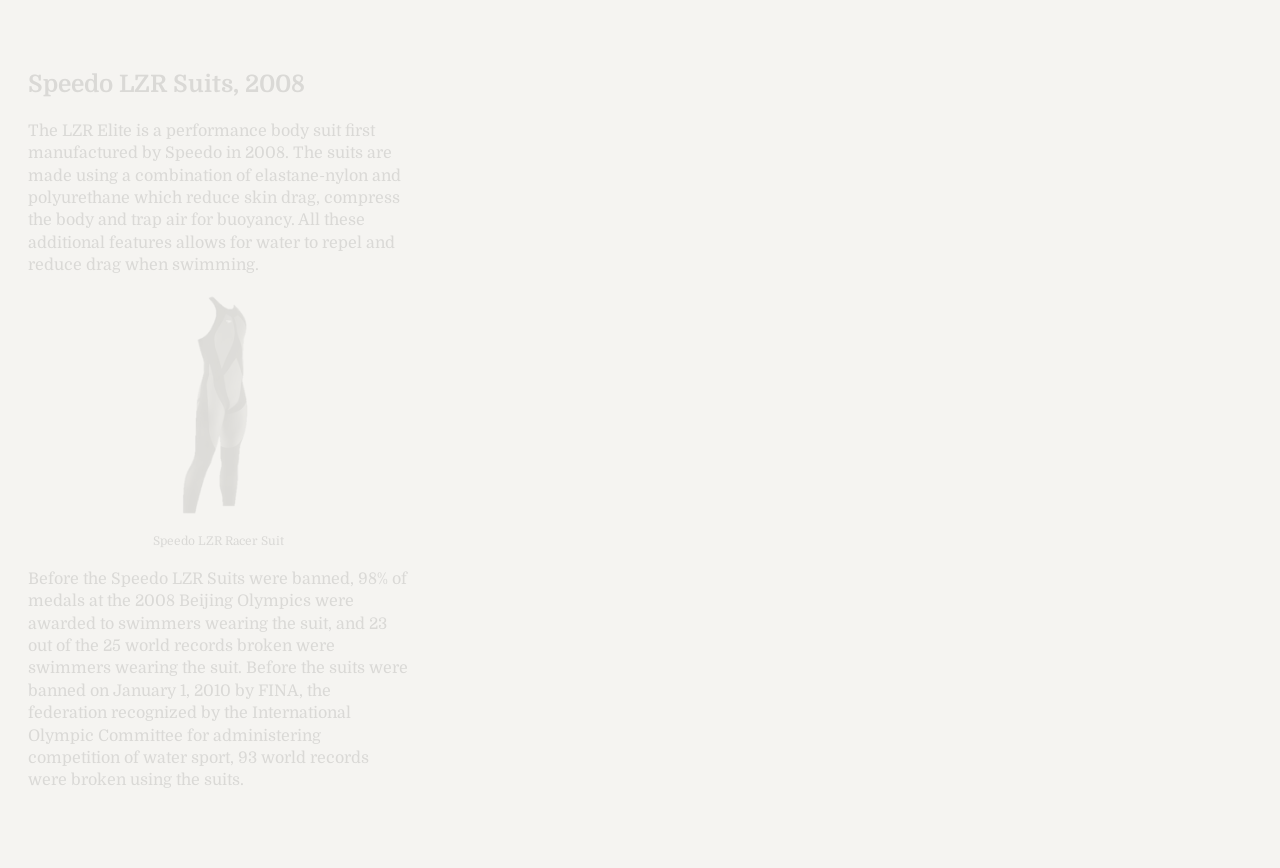
==== commit 7a1f609c: "Merge pull request #1 from shouryakhare98/Tyler Tyler" ====
--- a/index.html
+++ b/index.html
@@ -74,11 +74,17 @@
             <section class="step">
                 <h2>Speedo LZR Suits, 2008</h2>
                 <p>
-                Swimming stuff goes here.
+                The LZR Elite is a performance body suit first manufactured by Speedo in 2008. The suits are made using a combination of elastane-nylon and polyurethane 
+                which reduce skin drag, compress the body and trap air for buoyancy. All these additional features allows for water to repel and reduce drag when swimming.
                 </p>
                 <img src="images/full_body_suit.png" width="200" class="center"/>
                 <p style="font-size:12px;" align=center>
                     Speedo LZR Racer Suit
+                </p>
+                <p>
+                Before the Speedo LZR Suits were banned, 98% of medals at the 2008 Beijing Olympics were awarded to swimmers wearing the suit, and 23 out of the 25 world records broken 
+                were swimmers wearing the suit. Before the suits were banned on January 1, 2010 by FINA, the federation recognized by the International Olympic Committee 
+                for administering competition of water sport, 93 world records were broken using the suits.                    
                 </p>
             </section>
         </div>
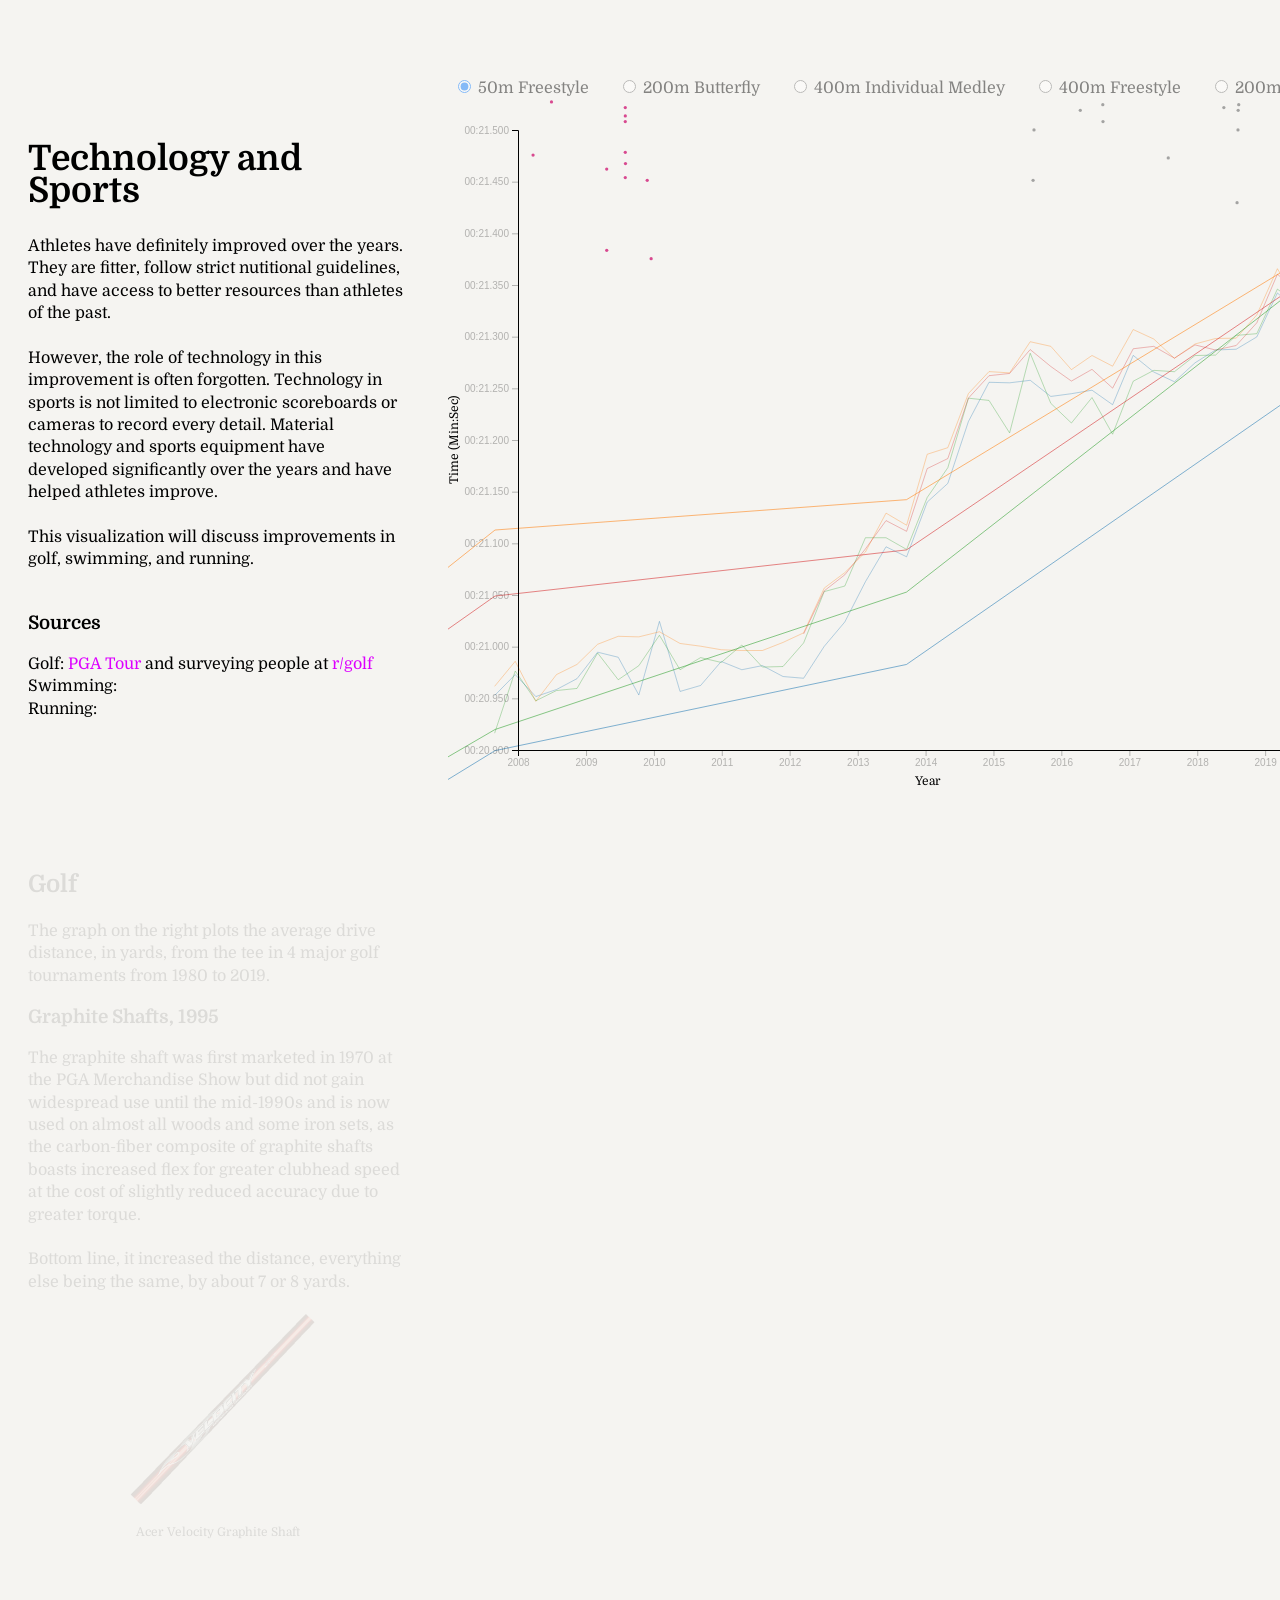
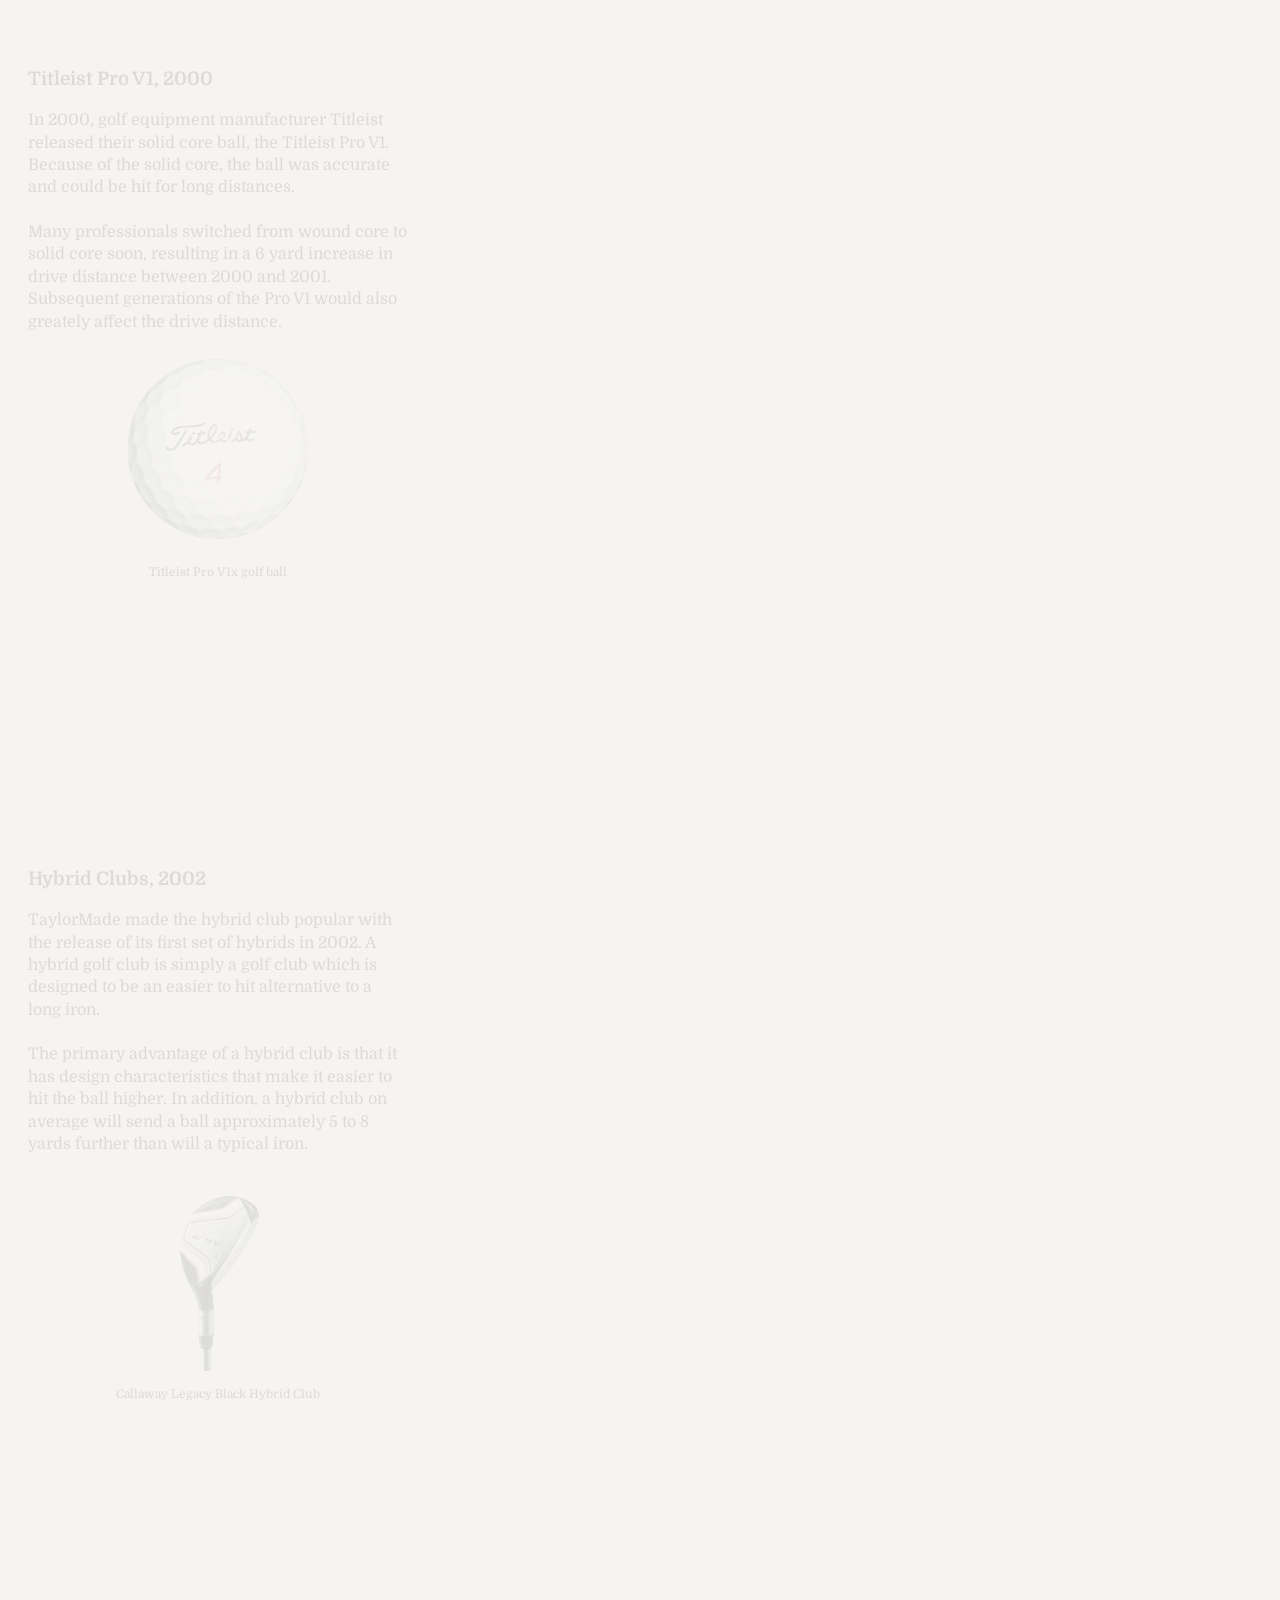
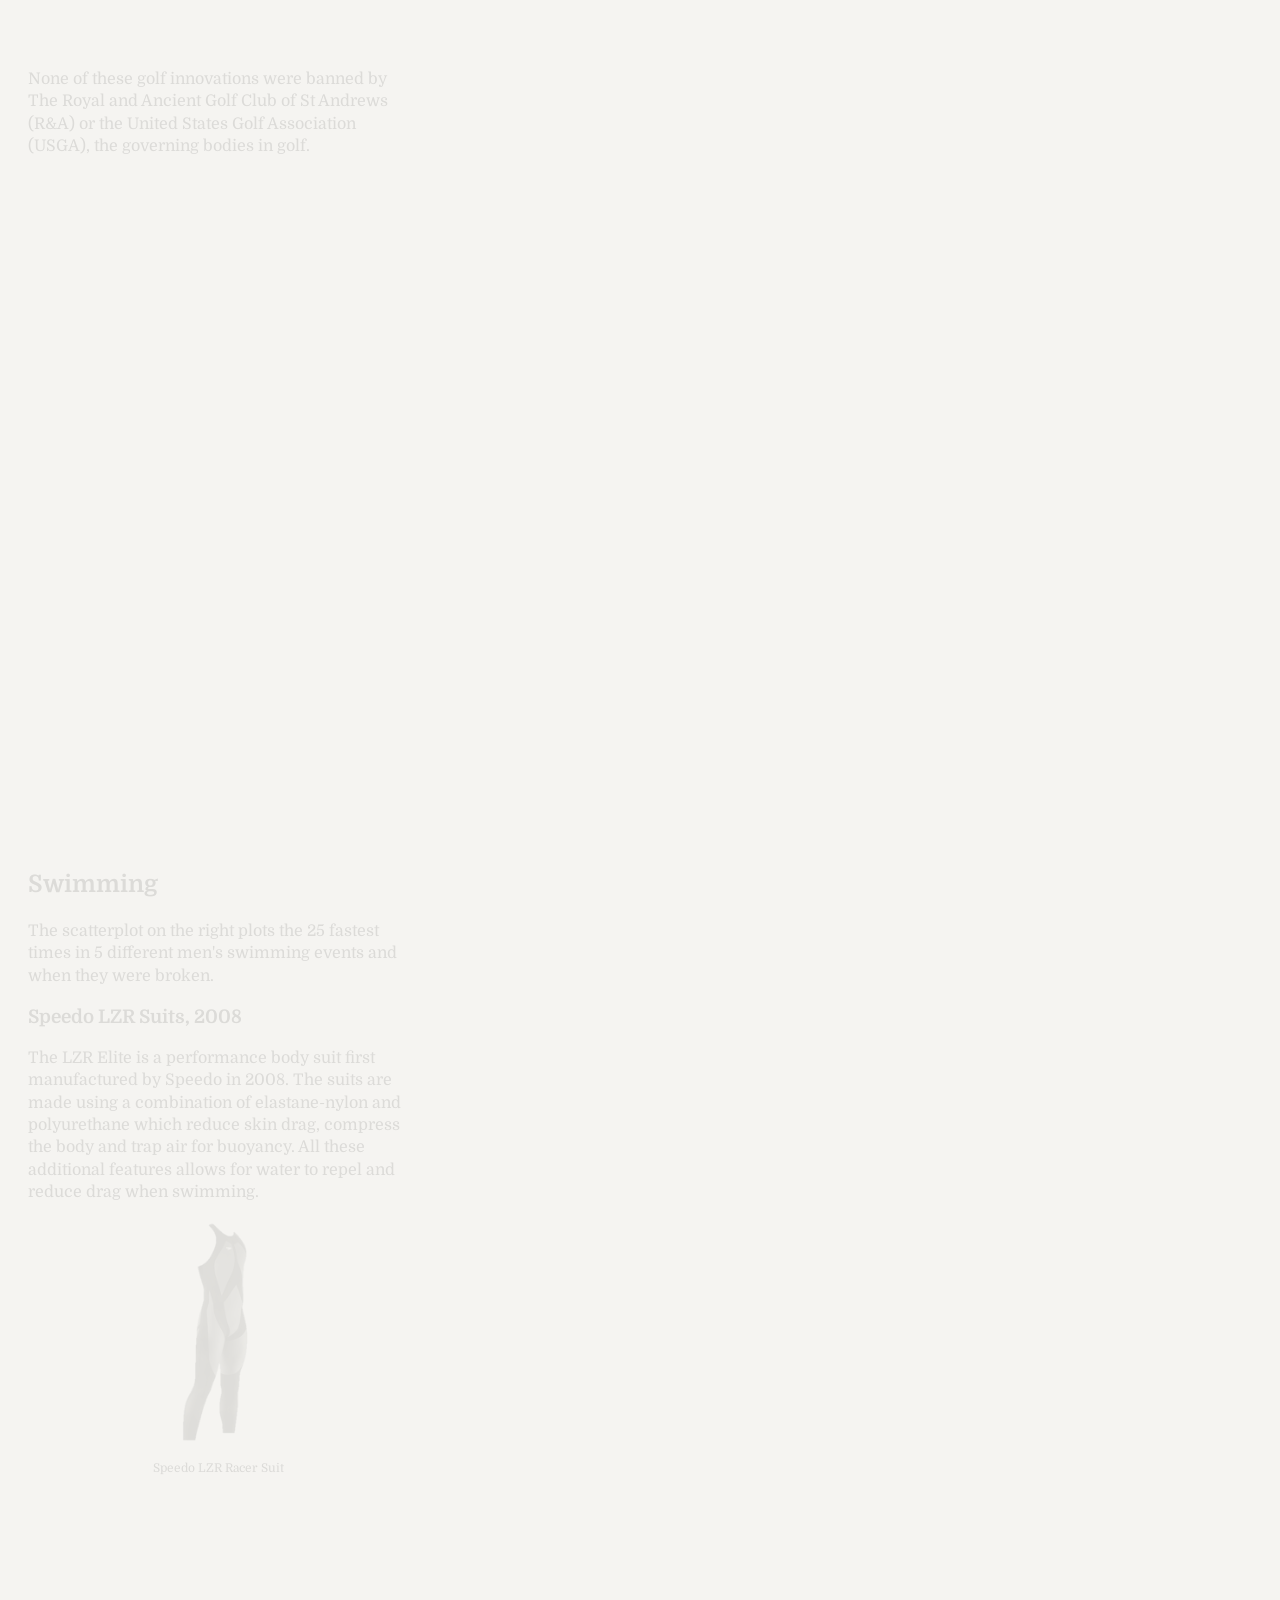
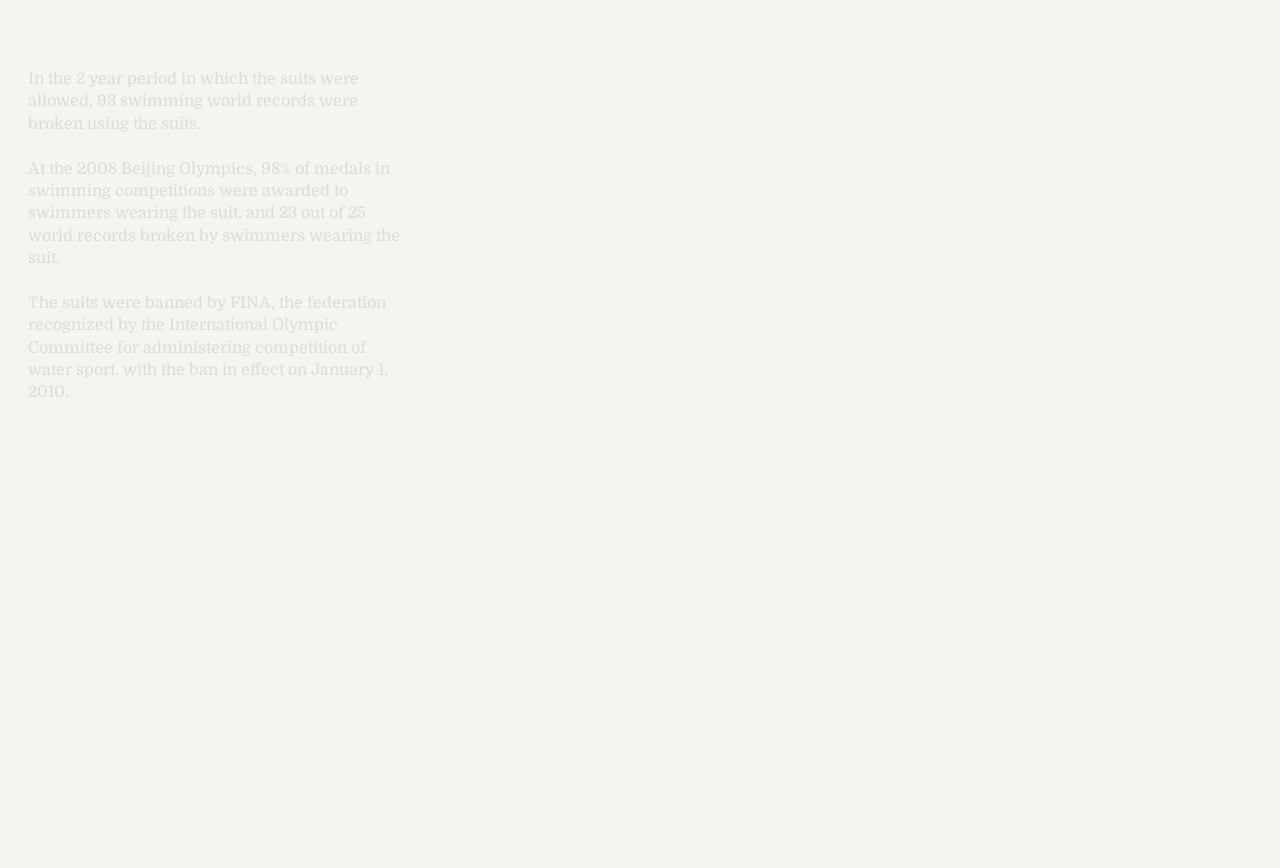
==== commit e4c2d934: "text and minor graph changes" ====
--- a/index.html
+++ b/index.html
@@ -2,8 +2,9 @@
 <html lang="en">
 <head>
     <meta charset="utf-8" />
+    <meta http-equiv="Cache-control" content="no-cache">
     <title>Technology and Sports - CS 4460 Spring 2020</title>
-     <link href="https://fonts.googleapis.com/css?family=Domine&display=swap" rel="stylesheet">
+    <link href="https://fonts.googleapis.com/css?family=Domine&display=swap" rel="stylesheet">
     <link rel="stylesheet" href="css/main.css" />
     <link rel="stylesheet" href="css/style.css" />
 </head>
@@ -12,7 +13,7 @@
     window.onload = function() {
         setTimeout (function () {
             scrollTo(0,0);
-        }, 100);
+        }, 0);
     }
     </script>
     <div id="graphic">
@@ -22,19 +23,27 @@
                 <br><br>
                 <h1>Technology and Sports</h1>
                 <p>
-                    Athletes have definitely improved over the years. They are fitter, and have access to high nutrition diet.
-                    Tactics have also improved over the years. <br /><br />
+                    Athletes have definitely improved over the years. They are fitter, follow strict nutitional guidelines,
+                    and have access to better resources than athletes of the past. <br /><br />
 
-                    But, technology has also played in key role in this improvement. <br /><br />
+                    However, the role of technology in this improvement is often forgotten. Technology in sports is not limited to
+                    electronic scoreboards or cameras to record every detail. Material technology and sports equipment have developed
+                    significantly over the years and have helped athletes improve. <br /><br />
 
-                    Let's start with golf, followed by swimming, and running. <br /><br />
+                    This visualization will discuss improvements in golf, swimming, and running. <br /><br />
 
-                    (Data taken from <a href="https://www.pgatour.com">PGA Tour</a>, surveying people at <a href="https://www.reddit.com/r/golf">r/golf</a>,
-                    and {insert swim source}.)
+                    <h3>Sources</h3>
+                    Golf: <a href="https://www.pgatour.com">PGA Tour</a> and surveying people at <a href="https://www.reddit.com/r/golf">r/golf</a><br />
+                    Swimming: <br />
+                    Running: <br />
                 </p>
             </section>
             <section class="step">
-                <h2>Graphite Shafts, 1995</h2>
+                <h2>Golf</h2>
+                <p>
+                The graph on the right plots the average drive distance, in yards, from the tee in 4 major golf tournaments from 1980 to 2019.
+                </p>
+                <h3>Graphite Shafts, 1995</h3>
                 <p>
                 The graphite shaft was first marketed in 1970 at the PGA Merchandise Show but did not gain widespread use until the mid-1990s and is now used on
                 almost all woods and some iron sets, as the carbon-fiber composite of graphite shafts boasts increased flex for greater clubhead speed at the cost
@@ -48,10 +57,12 @@
                 </p>
             </section>
             <section class = 'step'>
-                <h2>Titleist Pro V1, 2000</h2>
+                <h3>Titleist Pro V1, 2000</h3>
                 <p>
                 In 2000, golf equipment manufacturer Titleist released their solid core ball, the Titleist Pro V1. Because of the solid core, the ball was accurate
-                and could be hit for long distances. Many professionals switched from wound core to solid core soon, resulting in a 6 yard increase in drive distance
+                and could be hit for long distances. <br /><br />
+
+                Many professionals switched from wound core to solid core soon, resulting in a 6 yard increase in drive distance
                 between 2000 and 2001. Subsequent generations of the Pro V1 would also greately affect the drive distance.
                 </p>
                 <img src="images/titleist_pro_v1.png" height="200" width="200" class="center"/>
@@ -60,10 +71,12 @@
                 </p>
             </section>
             <section class="step">
-                <h2>Hybrid Clubs, 2002</h2>
+                <h3>Hybrid Clubs, 2002</h3>
                 <p>
                 TaylorMade made the hybrid club popular with the release of its first set of hybrids in 2002. A hybrid golf club is simply a golf club which is designed
-                to be an easier to hit alternative to a long iron. The primary advantage of a hybrid club is that it has design characteristics that make it easier to hit
+                to be an easier to hit alternative to a long iron. <br /><br />
+
+                The primary advantage of a hybrid club is that it has design characteristics that make it easier to hit
                 the ball higher. In addition, a hybrid club on average will send a ball approximately 5 to 8 yards further than will a typical iron.
                 </p>
                 <img src="images/hybrid_club.png" height="200" width="200" class="center"/>
@@ -72,19 +85,35 @@
                 </p>
             </section>
             <section class="step">
-                <h2>Speedo LZR Suits, 2008</h2>
                 <p>
-                The LZR Elite is a performance body suit first manufactured by Speedo in 2008. The suits are made using a combination of elastane-nylon and polyurethane 
+                    None of these golf innovations were banned by The Royal and Ancient Golf Club of St Andrews (R&A) or the United States
+                    Golf Association (USGA), the governing bodies in golf.
+                </p>
+            </section>
+            <section class="step">
+                <h2>Swimming</h2>
+                <p>
+                The scatterplot on the right plots the 25 fastest times in 5 different men's swimming events and when they were broken.
+                </p>
+                <h3>Speedo LZR Suits, 2008</h3>
+                <p>
+                The LZR Elite is a performance body suit first manufactured by Speedo in 2008. The suits are made using a combination of elastane-nylon and polyurethane
                 which reduce skin drag, compress the body and trap air for buoyancy. All these additional features allows for water to repel and reduce drag when swimming.
                 </p>
                 <img src="images/full_body_suit.png" width="200" class="center"/>
                 <p style="font-size:12px;" align=center>
                     Speedo LZR Racer Suit
                 </p>
+            </section>
+            <section class="step">
                 <p>
-                Before the Speedo LZR Suits were banned, 98% of medals at the 2008 Beijing Olympics were awarded to swimmers wearing the suit, and 23 out of the 25 world records broken 
-                were swimmers wearing the suit. Before the suits were banned on January 1, 2010 by FINA, the federation recognized by the International Olympic Committee 
-                for administering competition of water sport, 93 world records were broken using the suits.                    
+                In the 2 year period in which the suits were allowed, 93 swimming world records were broken using the suits. <br /><br />
+
+                At the 2008 Beijing Olympics, 98% of medals in swimming competitions were awarded to swimmers wearing the suit, and 23 out of 25 world records
+                broken by swimmers wearing the suit. <br /><br />
+
+                The suits were banned by FINA, the federation recognized by the International Olympic Committee for administering competition of water sport, with the ban
+                in effect on January 1, 2010.
                 </p>
             </section>
         </div>
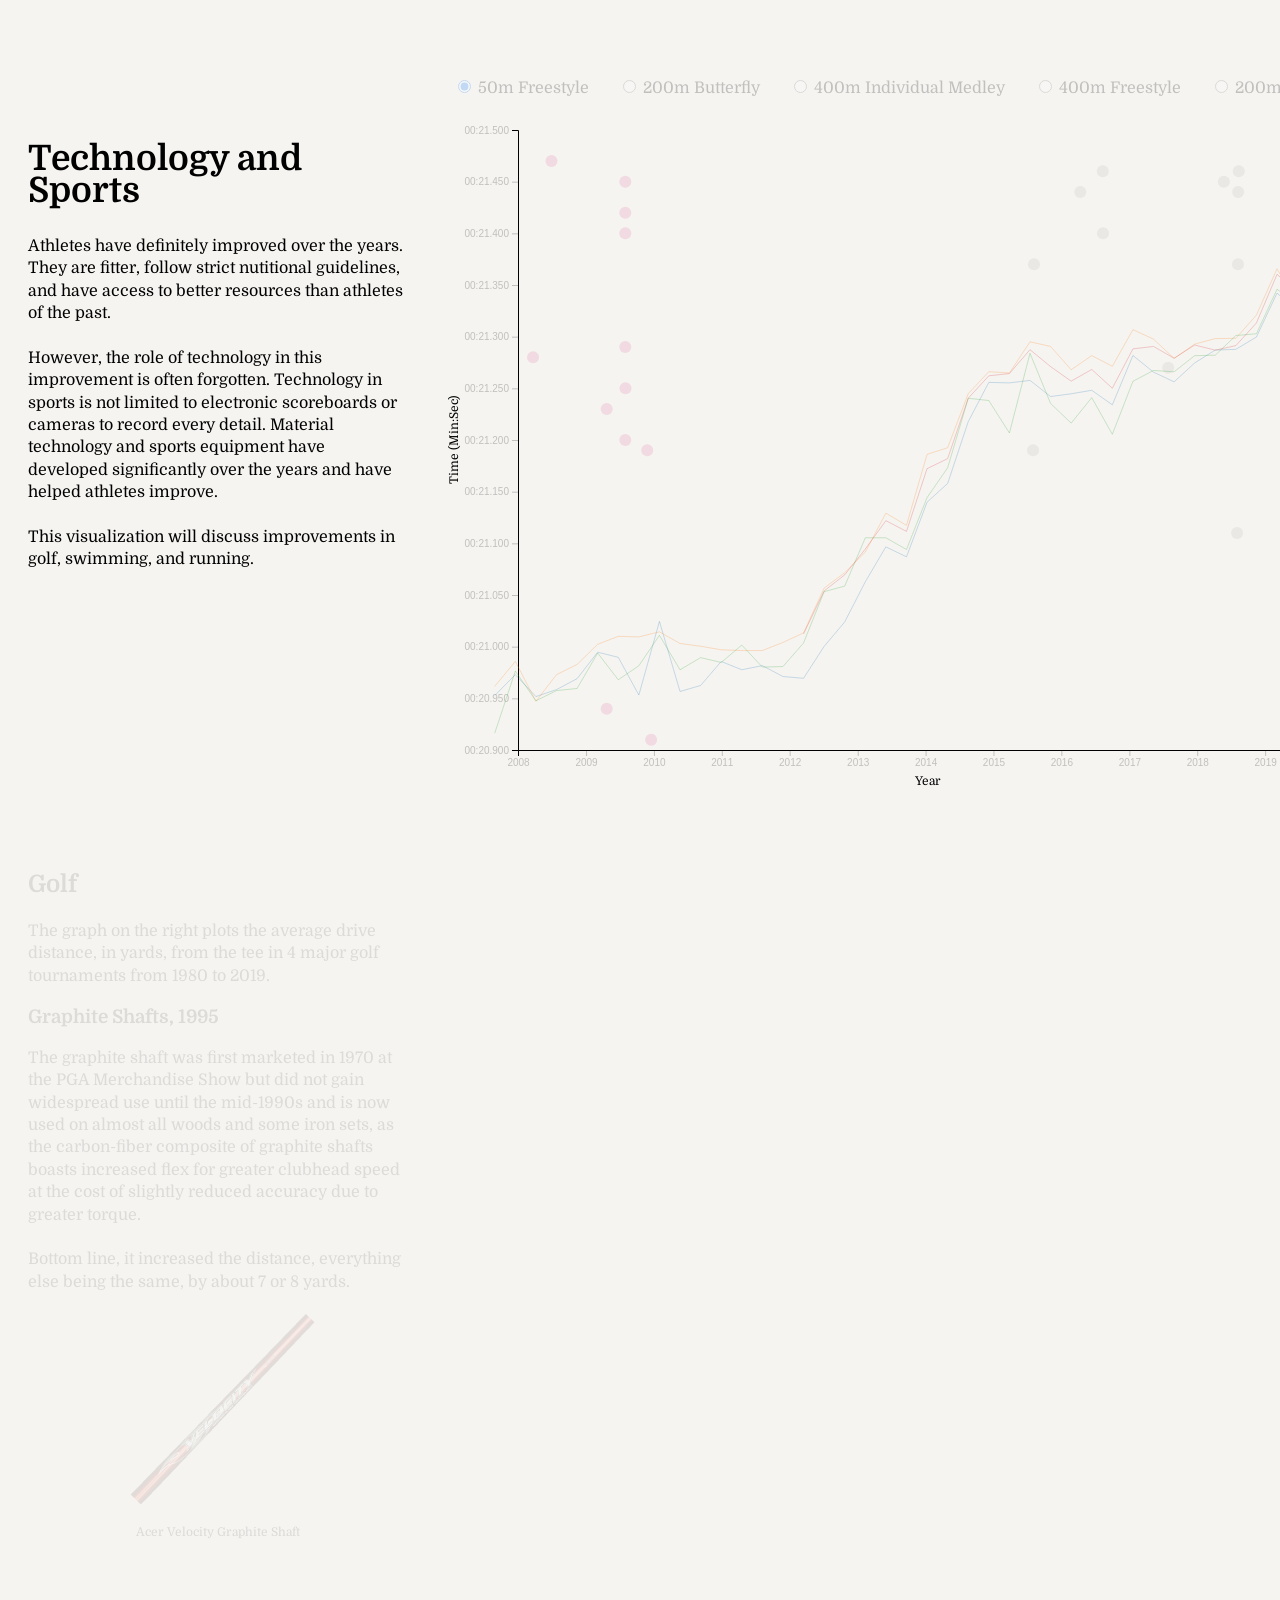
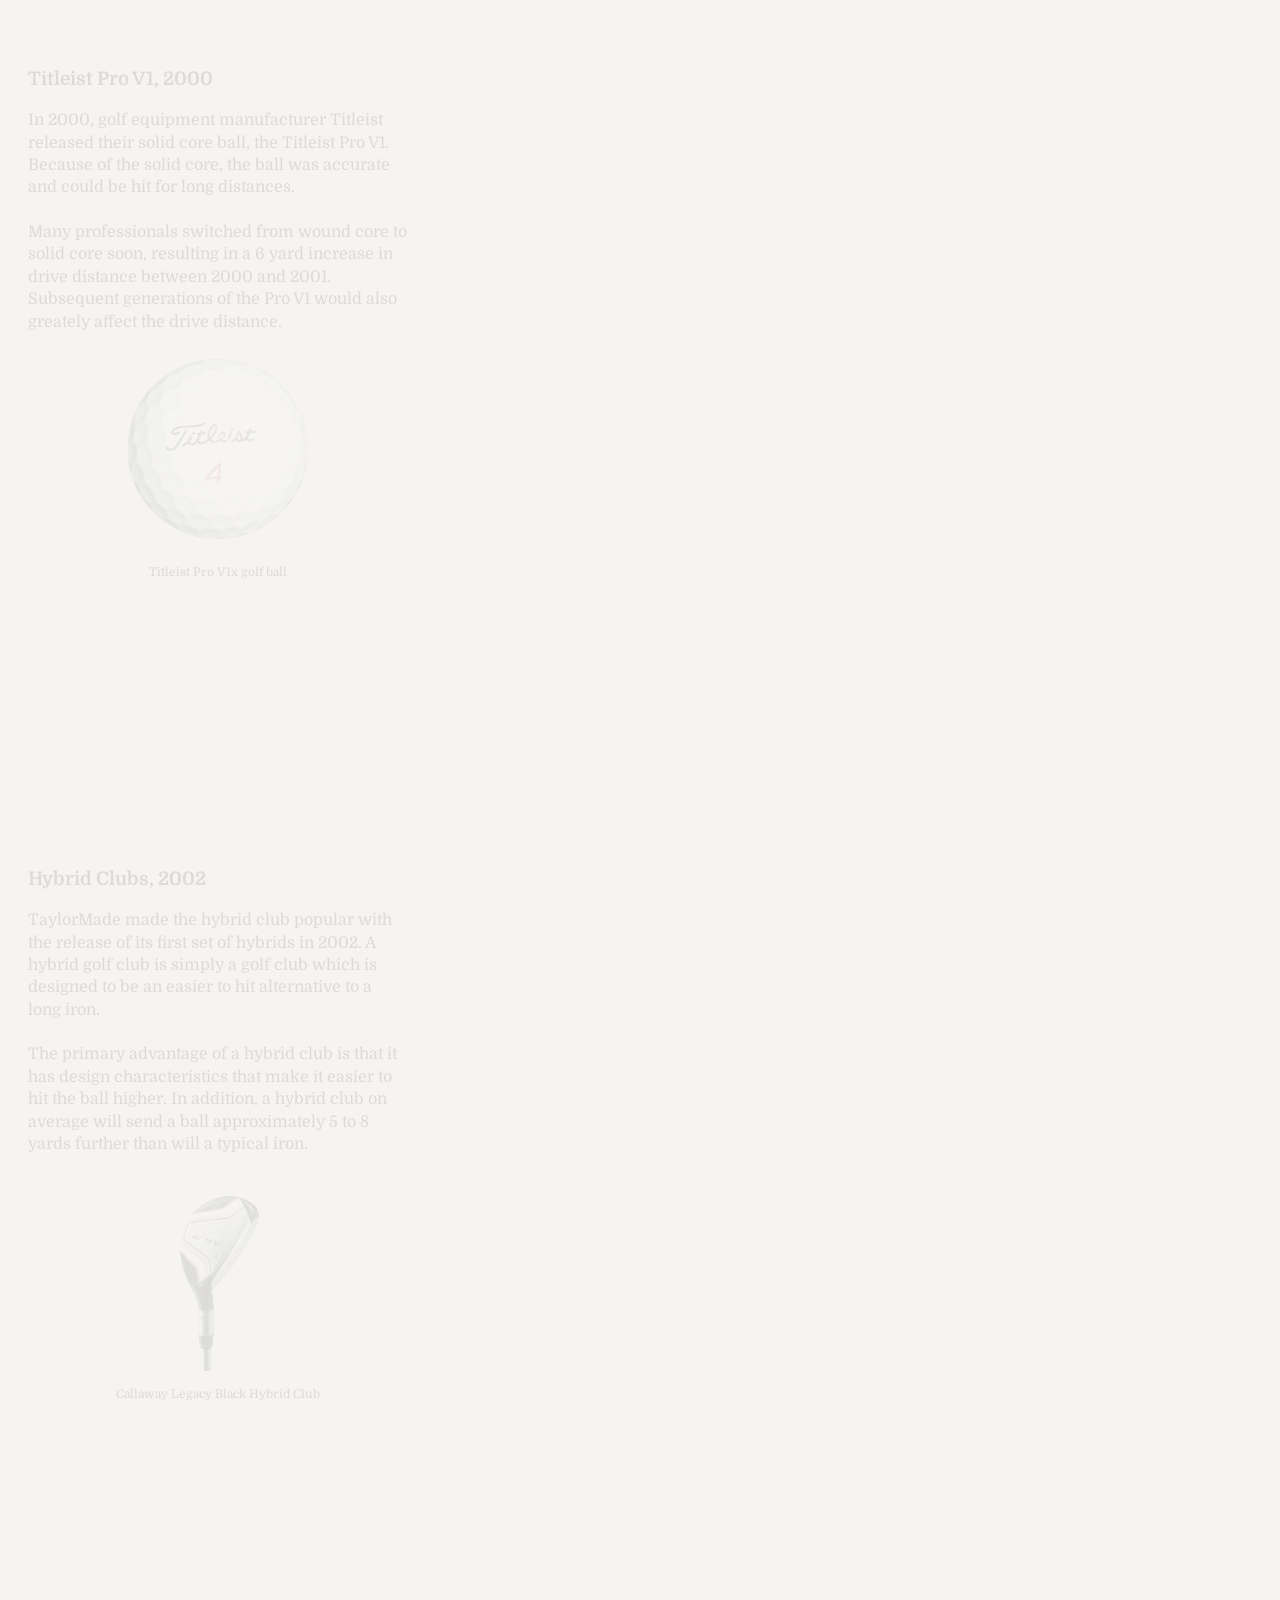
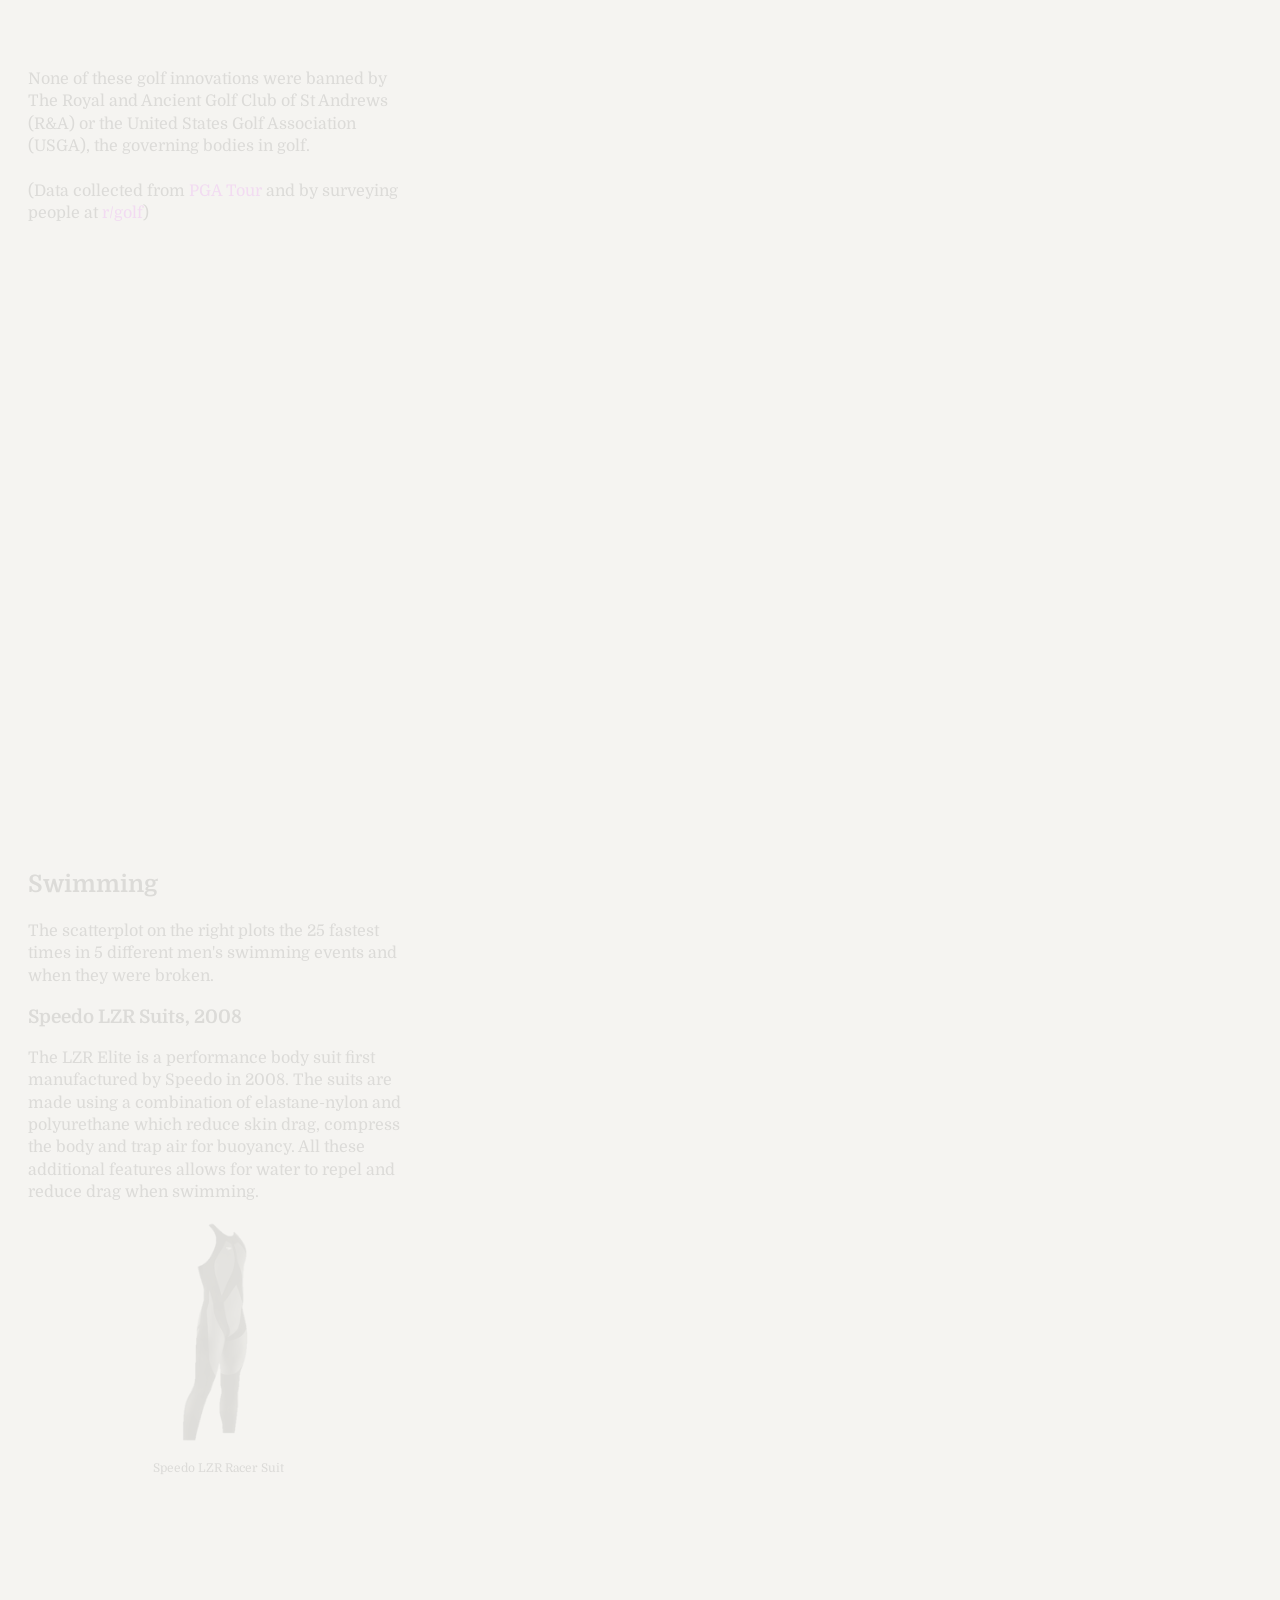
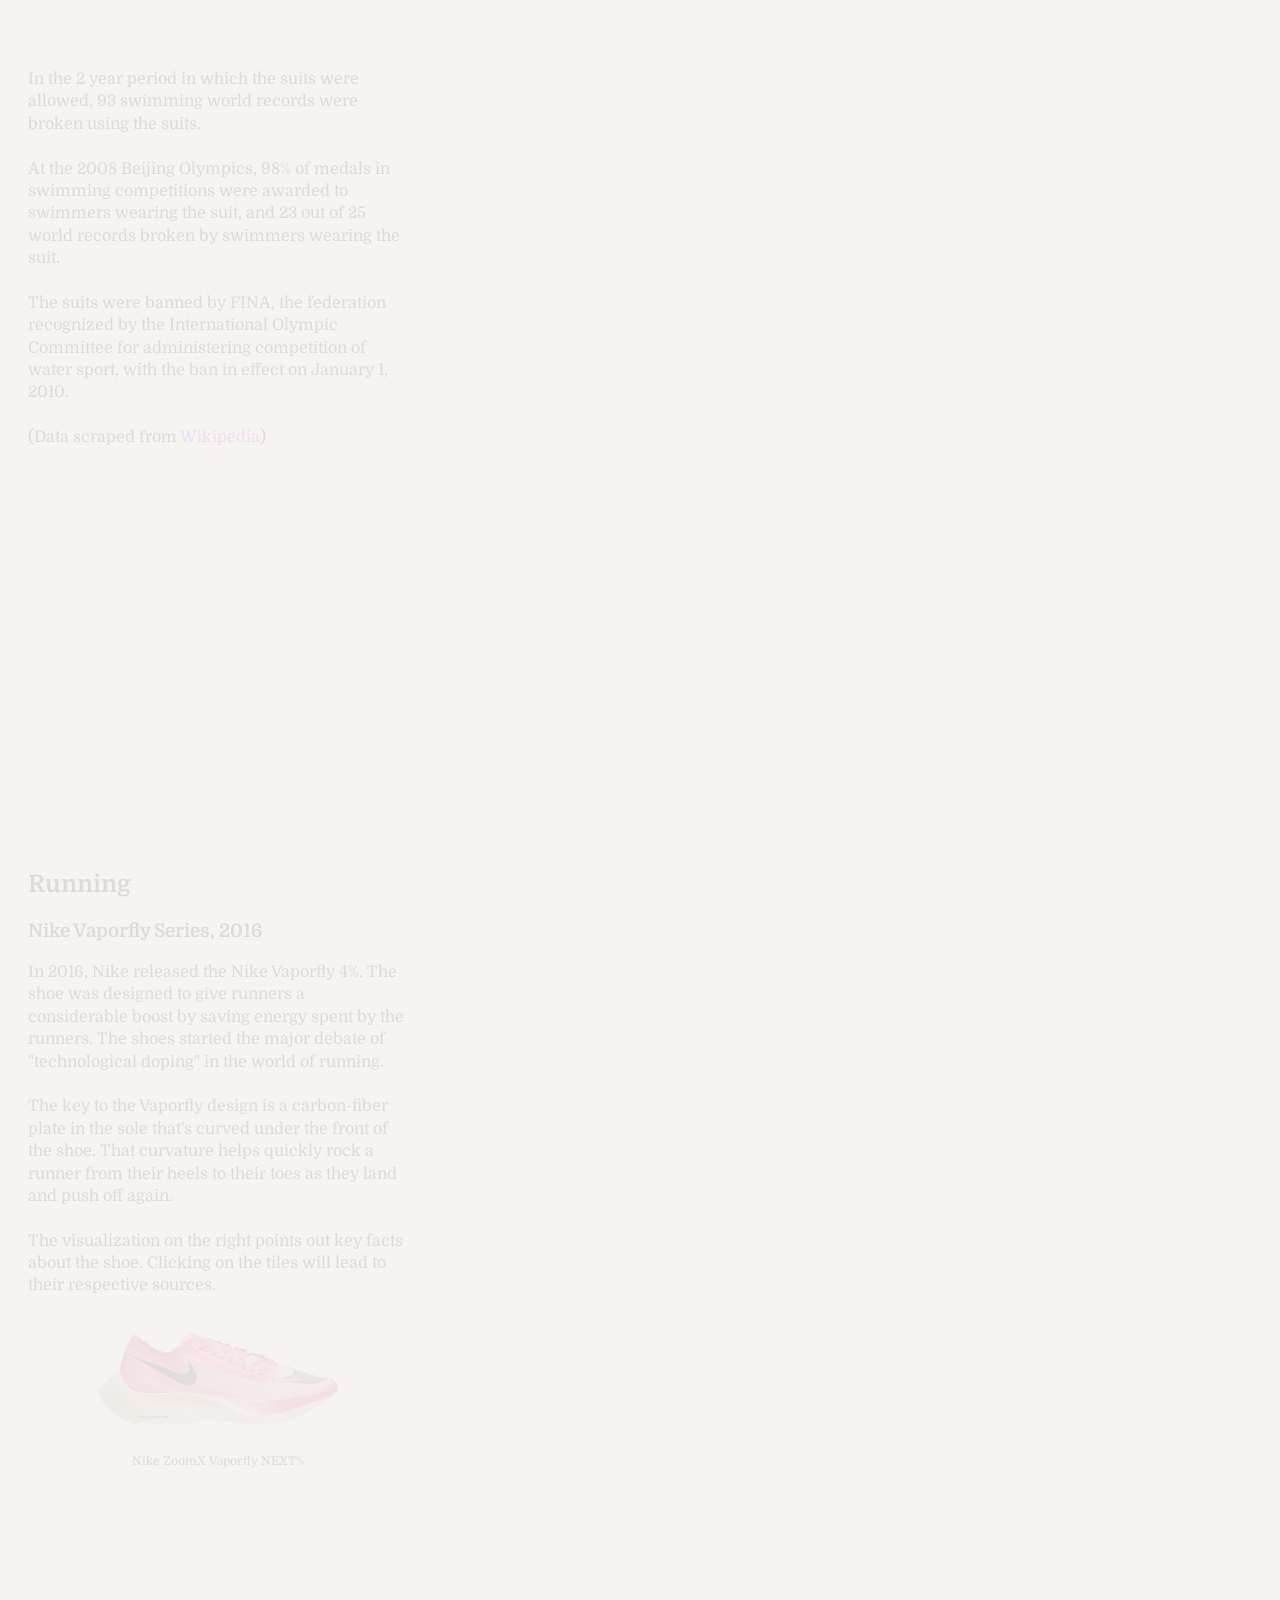
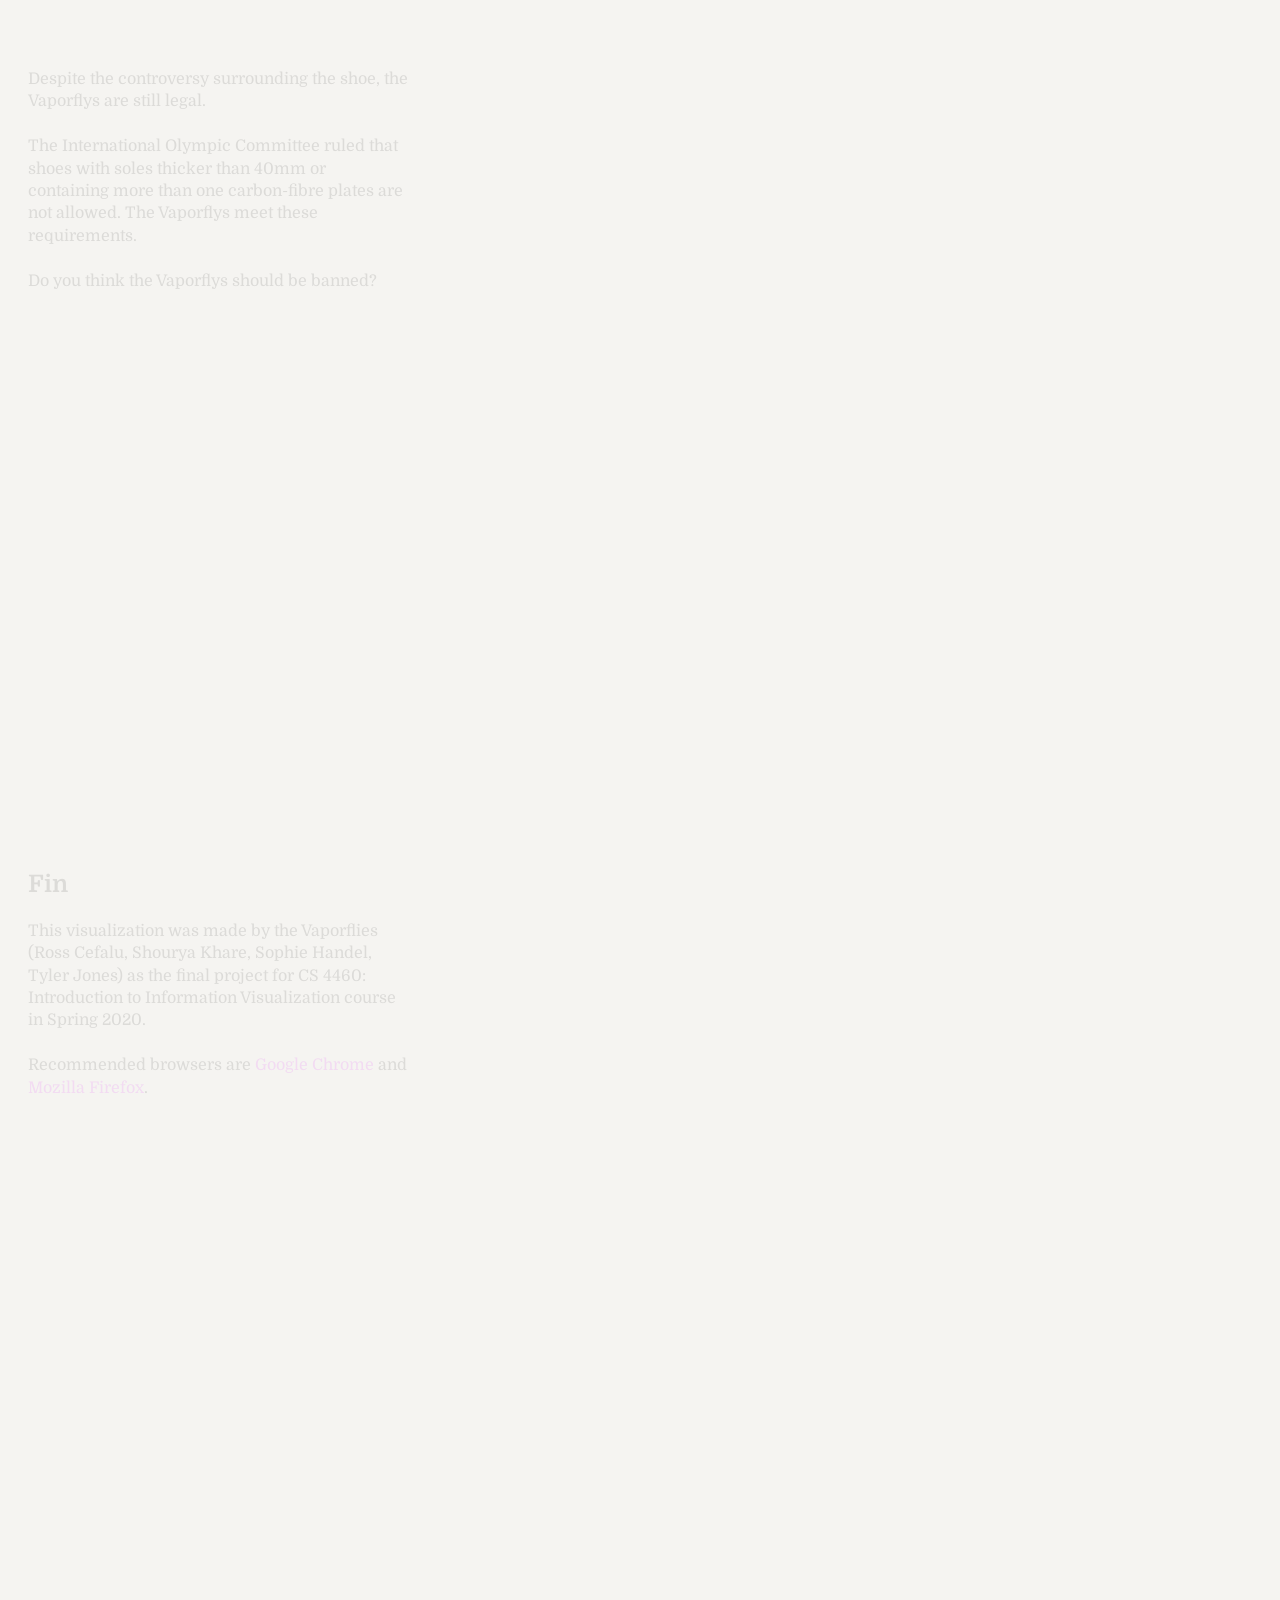
==== commit 35cdd6a2: "vis completed" ====
--- a/index.html
+++ b/index.html
@@ -3,8 +3,9 @@
 <head>
     <meta charset="utf-8" />
     <meta http-equiv="Cache-control" content="no-cache">
-    <title>Technology and Sports - CS 4460 Spring 2020</title>
+    <title>Technology and Sports</title>
     <link href="https://fonts.googleapis.com/css?family=Domine&display=swap" rel="stylesheet">
+    <link href="https://fonts.googleapis.com/css2?family=Varela+Round&display=swap" rel="stylesheet">
     <link rel="stylesheet" href="css/main.css" />
     <link rel="stylesheet" href="css/style.css" />
 </head>
@@ -31,11 +32,6 @@
                     significantly over the years and have helped athletes improve. <br /><br />
 
                     This visualization will discuss improvements in golf, swimming, and running. <br /><br />
-
-                    <h3>Sources</h3>
-                    Golf: <a href="https://www.pgatour.com">PGA Tour</a> and surveying people at <a href="https://www.reddit.com/r/golf">r/golf</a><br />
-                    Swimming: <br />
-                    Running: <br />
                 </p>
             </section>
             <section class="step">
@@ -87,7 +83,9 @@
             <section class="step">
                 <p>
                     None of these golf innovations were banned by The Royal and Ancient Golf Club of St Andrews (R&A) or the United States
-                    Golf Association (USGA), the governing bodies in golf.
+                    Golf Association (USGA), the governing bodies in golf. <br /><br />
+
+                    (Data collected from <a href="https://www.pgatour.com">PGA Tour</a> and by surveying people at <a href="https://www.reddit.com/r/golf">r/golf</a>)
                 </p>
             </section>
             <section class="step">
@@ -113,7 +111,46 @@
                 broken by swimmers wearing the suit. <br /><br />
 
                 The suits were banned by FINA, the federation recognized by the International Olympic Committee for administering competition of water sport, with the ban
-                in effect on January 1, 2010.
+                in effect on January 1, 2010. <br /><br />
+
+                (Data scraped from <a href="https://www.wikipedia.org">Wikipedia</a>)
+                </p>
+            </section>
+            <section class="step">
+                <h2>Running</h2>
+                <h3>Nike Vaporfly Series, 2016</h3>
+                <p>
+                    In 2016, Nike released the Nike Vaporfly 4%. The shoe was designed to give runners a considerable boost by saving energy spent by the runners. The shoes
+                    started the major debate of "technological doping" in the world of running. <br /><br />
+
+                    The key to the Vaporfly design is a carbon-fiber plate in the sole that's curved under the front of the shoe. That curvature helps quickly rock
+                    a runner from their heels to their toes as they land and push off again. <br /><br />
+
+                    The visualization on the right points out key facts about the shoe. Clicking on the tiles will lead to their respective sources.
+                </p>
+                <img src="images/vaporfly.png" width="250" class="center"/>
+                <p style="font-size:12px;" align=center>
+                    Nike ZoomX Vaporfly NEXT%
+                </p>
+            </section>
+            <section class="step">
+                <p>
+                    Despite the controversy surrounding the shoe, the Vaporflys are still legal. <br /><br />
+
+                    The International Olympic Committee ruled that shoes with soles thicker than 40mm
+                    or containing more than one carbon-fibre plates are not allowed. The Vaporflys meet these requirements. <br /><br />
+
+                    Do you think the Vaporflys should be banned?
+                </p>
+            </section>
+            <section class="step">
+                <h2>Fin</h2>
+                <p>
+                    This visualization was made by the Vaporflies (Ross Cefalu, Shourya Khare, Sophie Handel, Tyler Jones) as the final project for CS 4460: Introduction
+                    to Information Visualization course in Spring 2020. <br /><br />
+
+                    Recommended browsers are <a href="https://www.google.com/chrome/">Google Chrome</a> and <a href="https://www.mozilla.org/en-US/firefox/new/">
+                    Mozilla Firefox</a>.
                 </p>
             </section>
         </div>
@@ -154,6 +191,7 @@
 <script src="lib/d3.js"></script>
 <script src="js/golf.js"></script>
 <script src="js/swimming.js"></script>
+<script src="js/running.js"></script>
 <script src="js/scroller.js"></script>
 <script src="js/sections.js"></script>
 </html>
--- a/css/main.css
+++ b/css/main.css
@@ -35,3 +35,20 @@
     pointer-events: none;
     z-index: -1;
 }
+
+.tile {
+    cursor: pointer;
+    opacity: 0.5;
+}
+
+.tile text {
+    stroke: black;
+    fill: white;
+    font-family: "Varela Round", sans-serif;
+    font-size: 75px;
+}
+
+.tile:hover {
+    transition-duration: 500ms;
+    opacity: 1;
+}
--- a/css/style.css
+++ b/css/style.css
@@ -73,6 +73,7 @@
     font-family: "Domine", serif;
     font-size: 1.1em;
     z-index: 100;
+    max-width: 300px;
 }
 
 a {
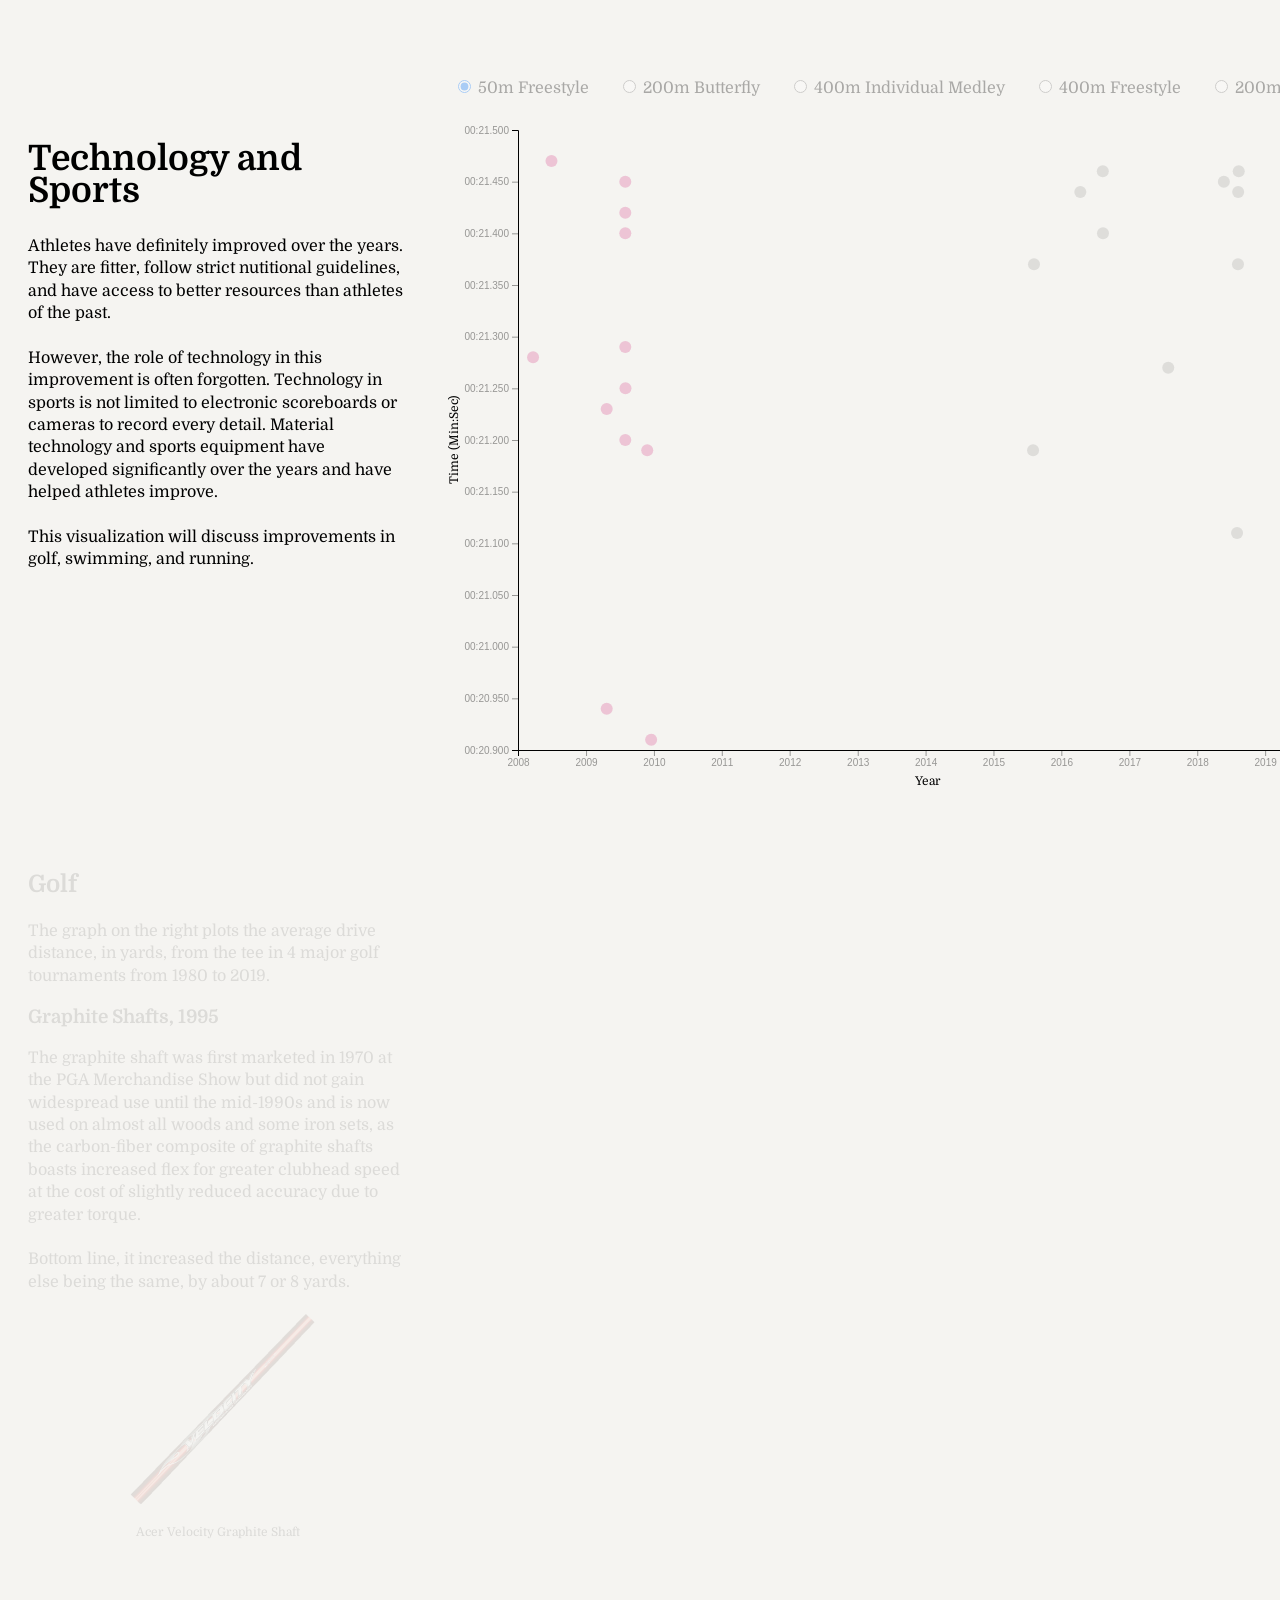
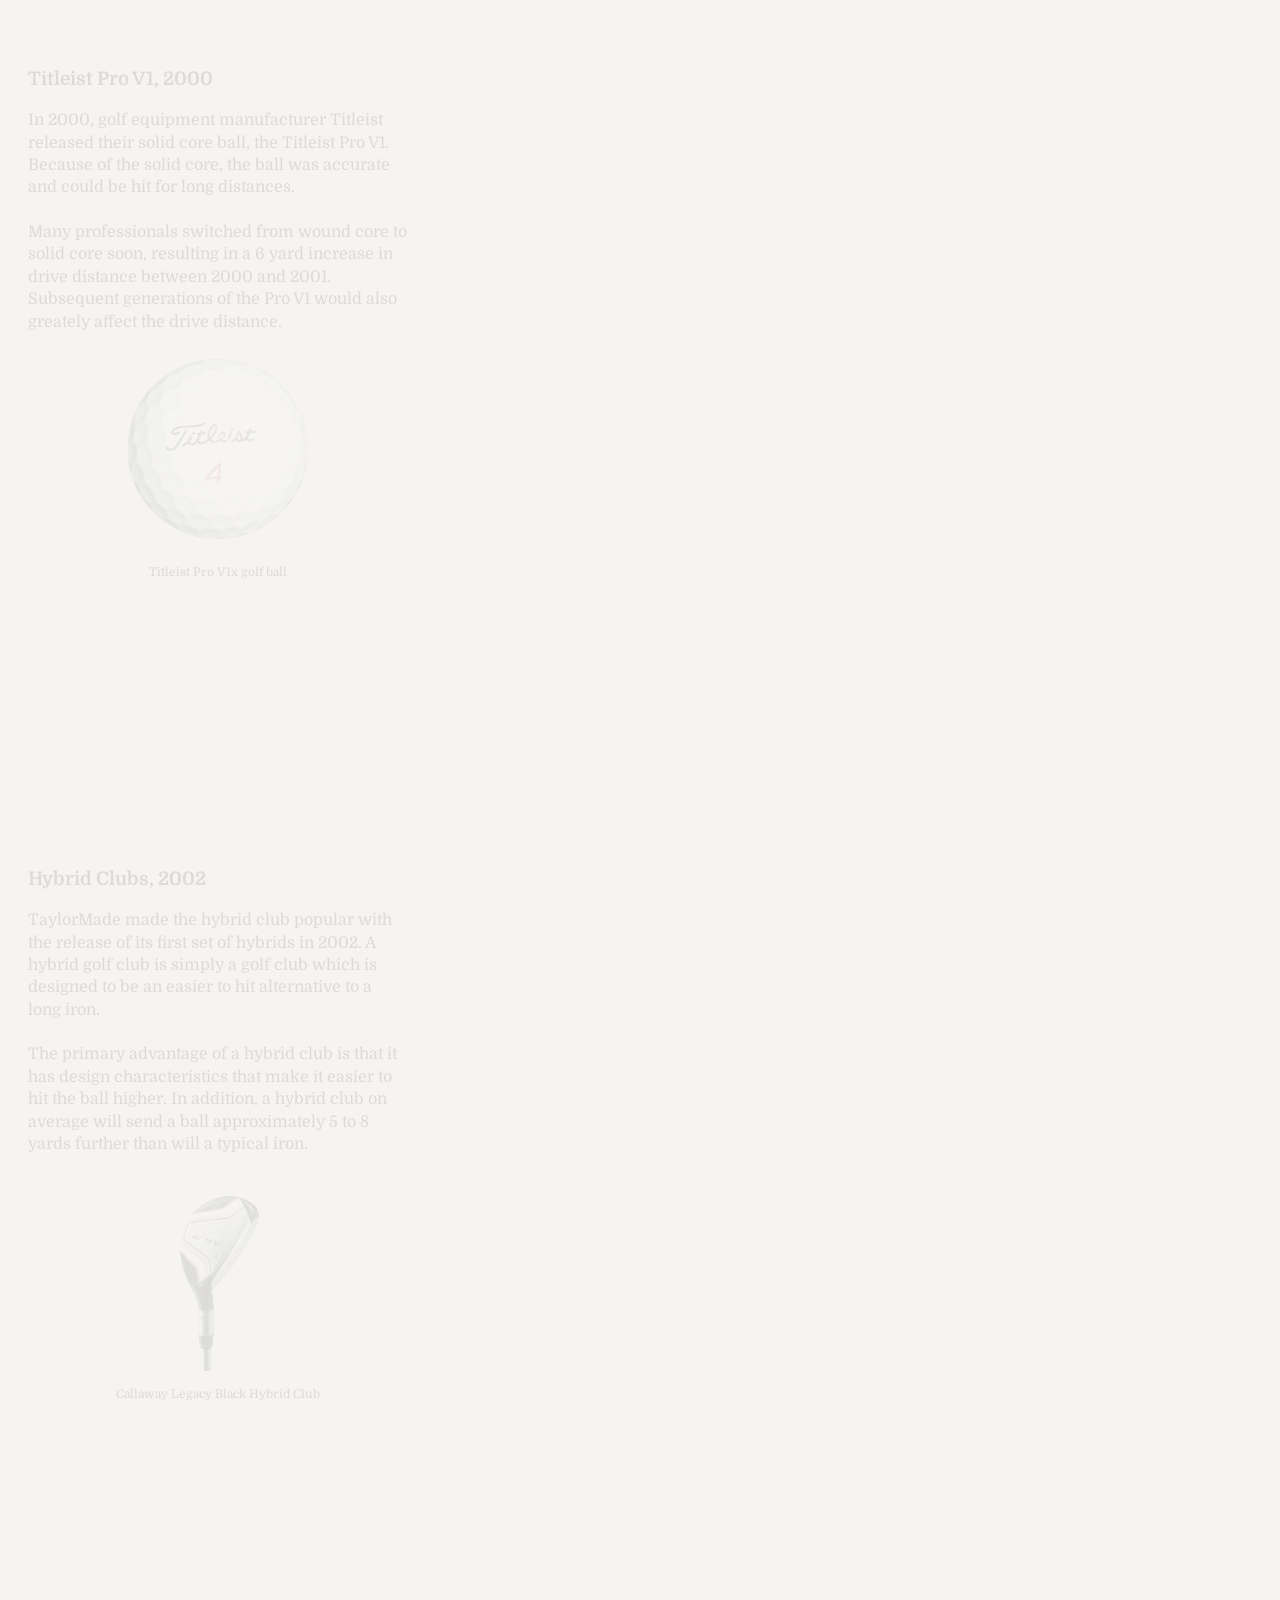
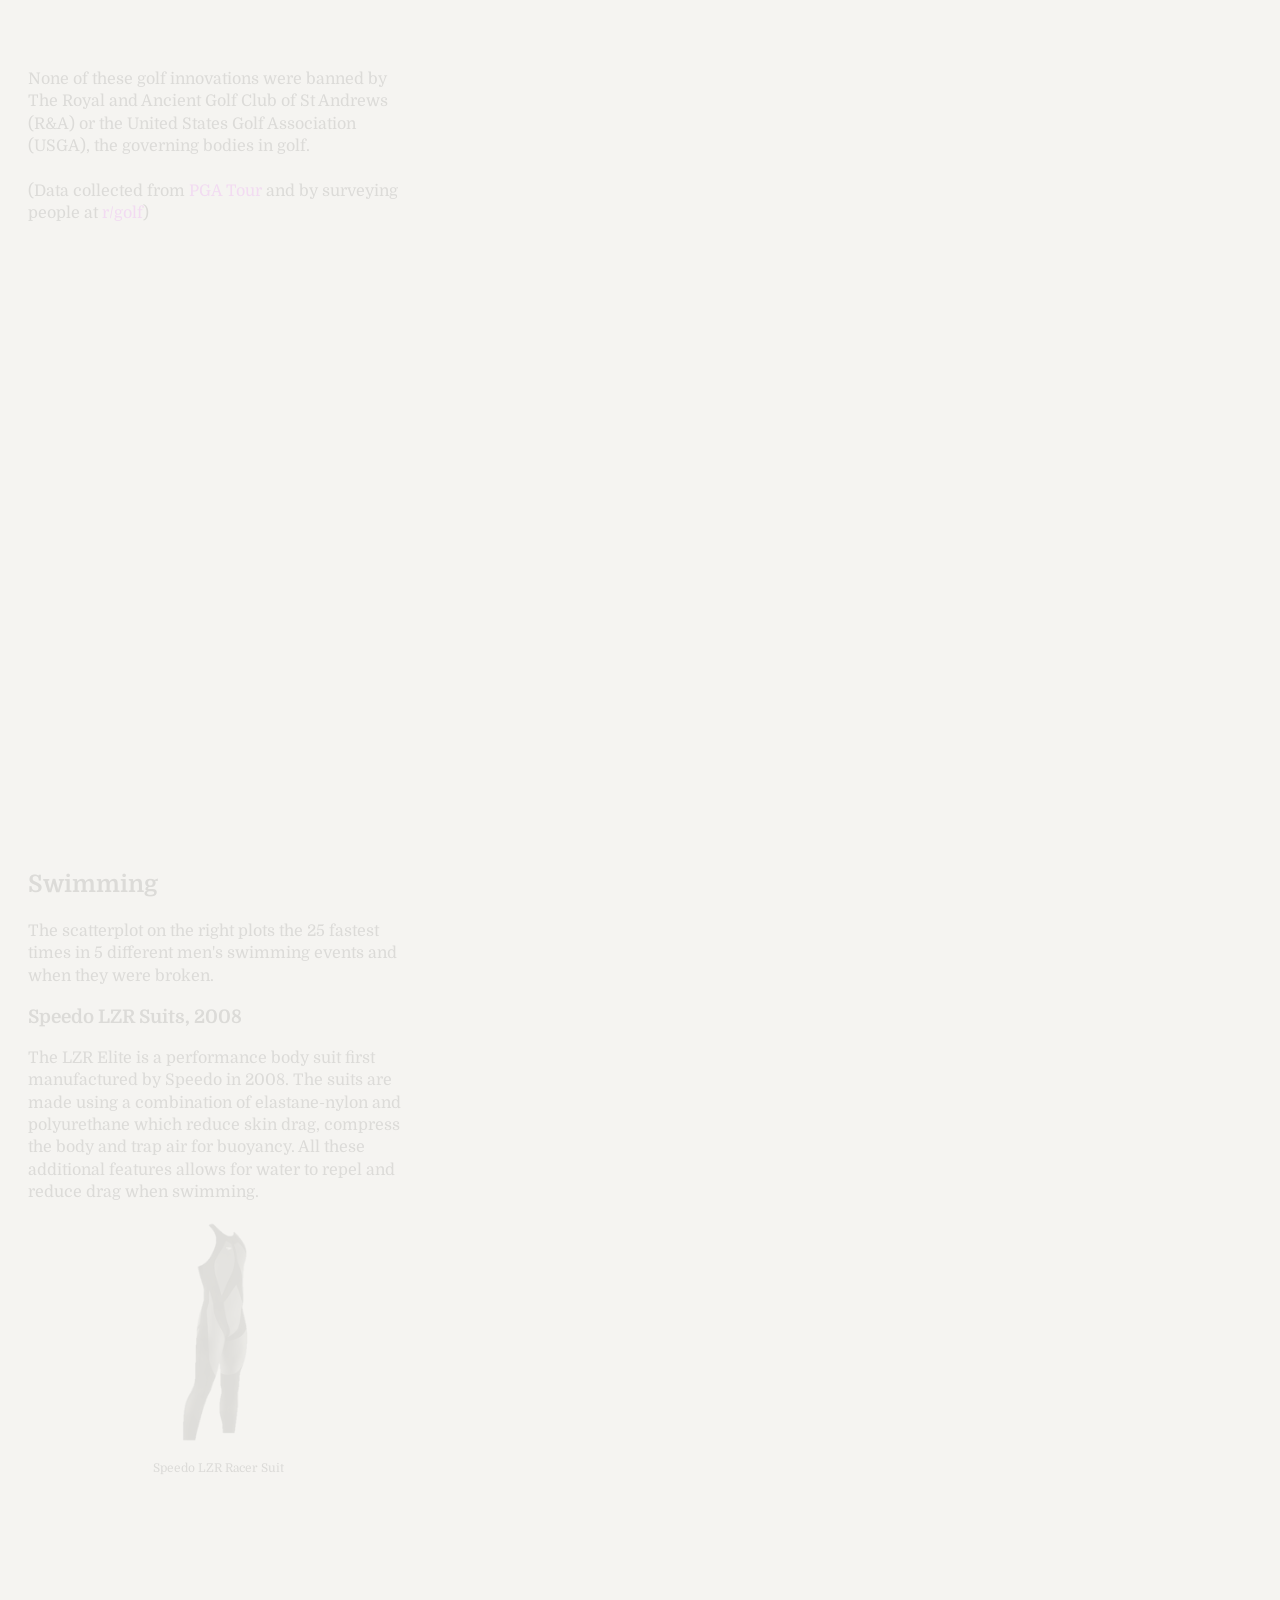
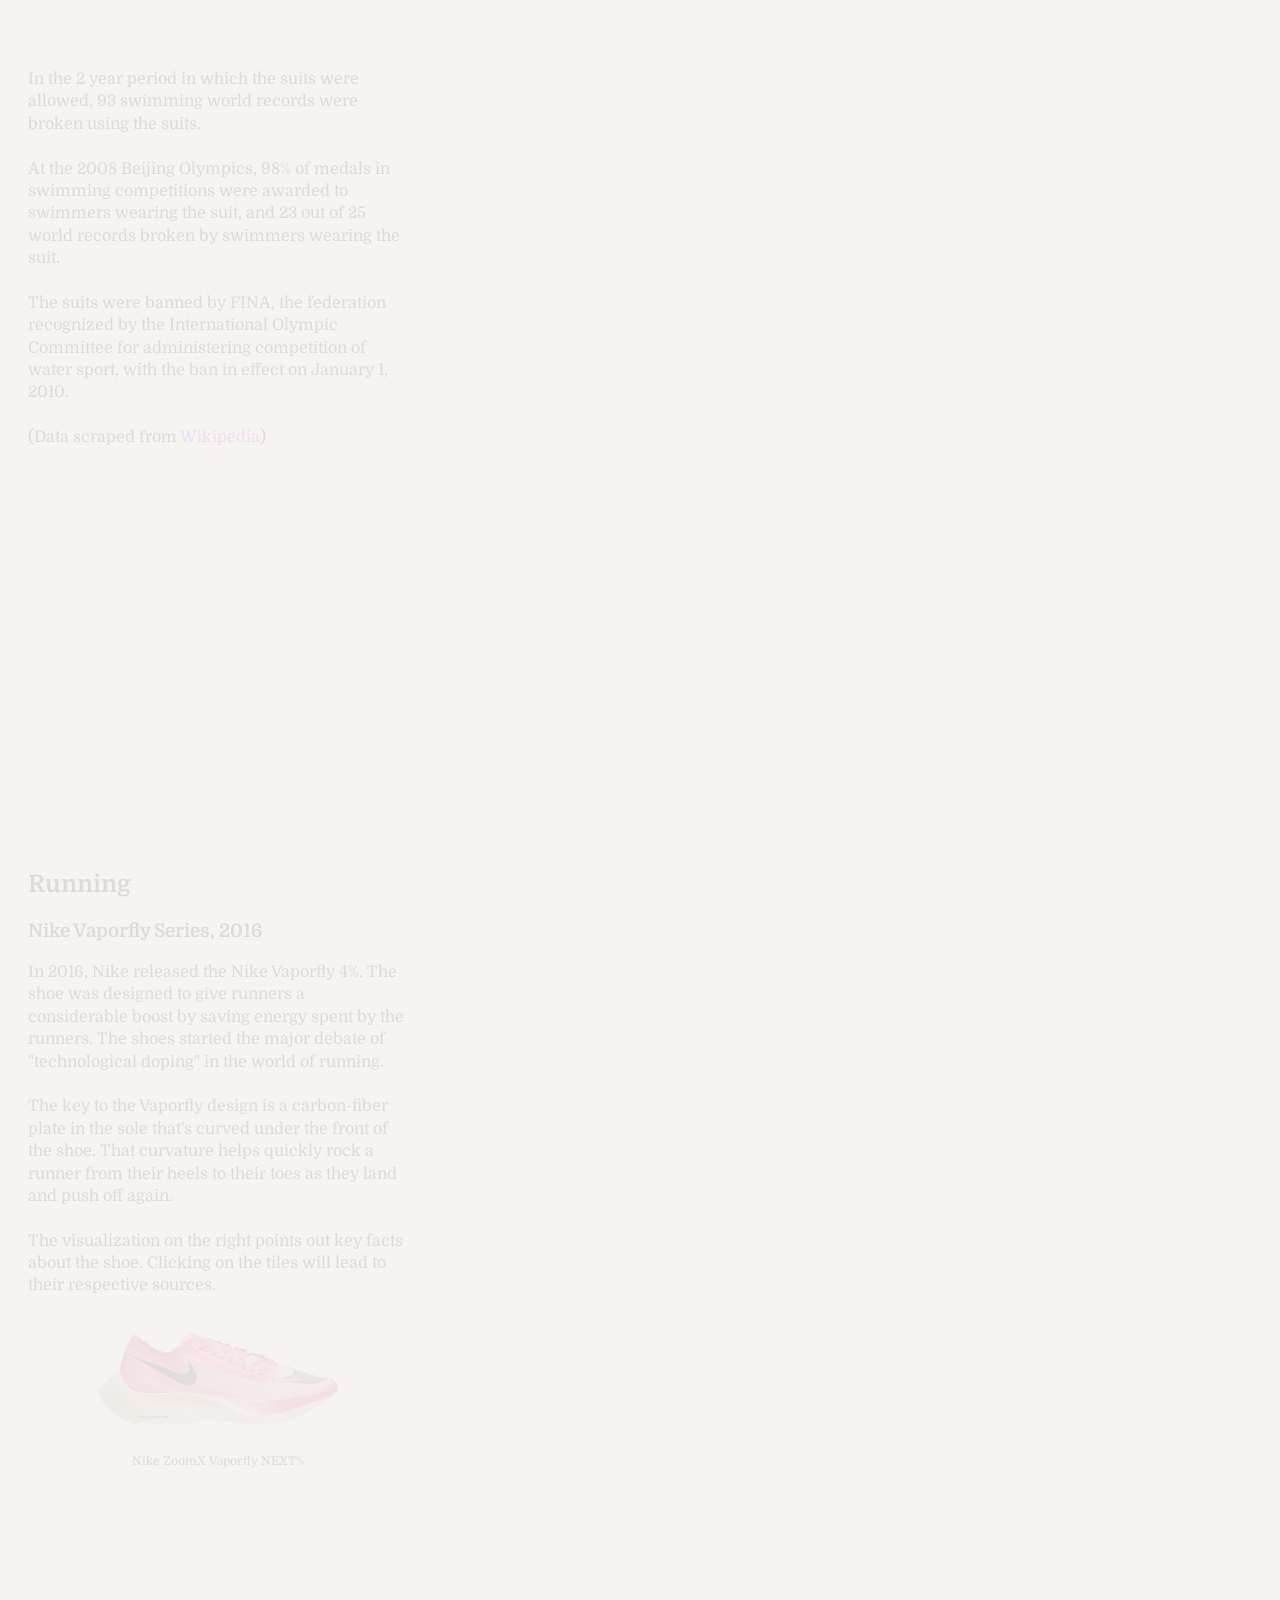
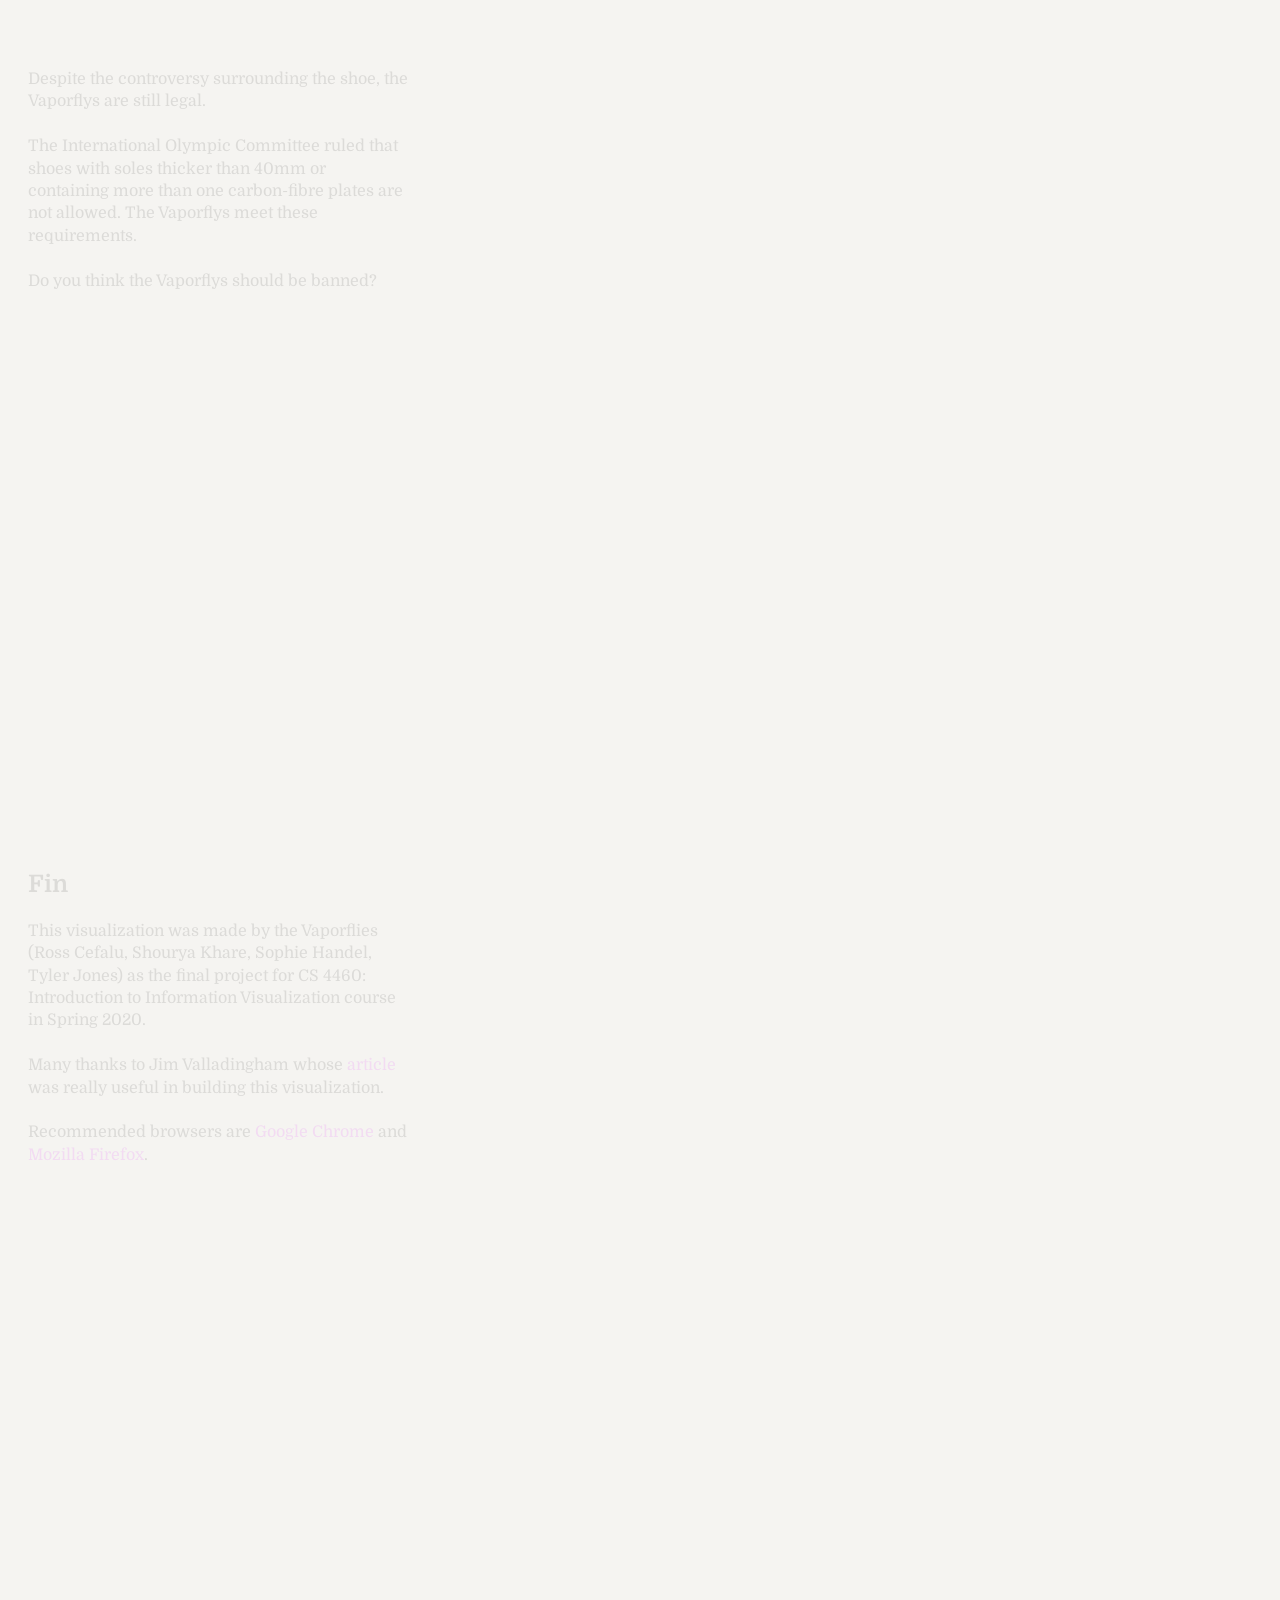
==== commit 21c742dc: "Minor changes to readme and index" ====
--- a/index.html
+++ b/index.html
@@ -149,6 +149,8 @@
                     This visualization was made by the Vaporflies (Ross Cefalu, Shourya Khare, Sophie Handel, Tyler Jones) as the final project for CS 4460: Introduction
                     to Information Visualization course in Spring 2020. <br /><br />
 
+                    Many thanks to Jim Valladingham whose <a href="https://vallandingham.me/scroller.html">article</a> was really useful in building this visualization. <br /><br />
+
                     Recommended browsers are <a href="https://www.google.com/chrome/">Google Chrome</a> and <a href="https://www.mozilla.org/en-US/firefox/new/">
                     Mozilla Firefox</a>.
                 </p>
